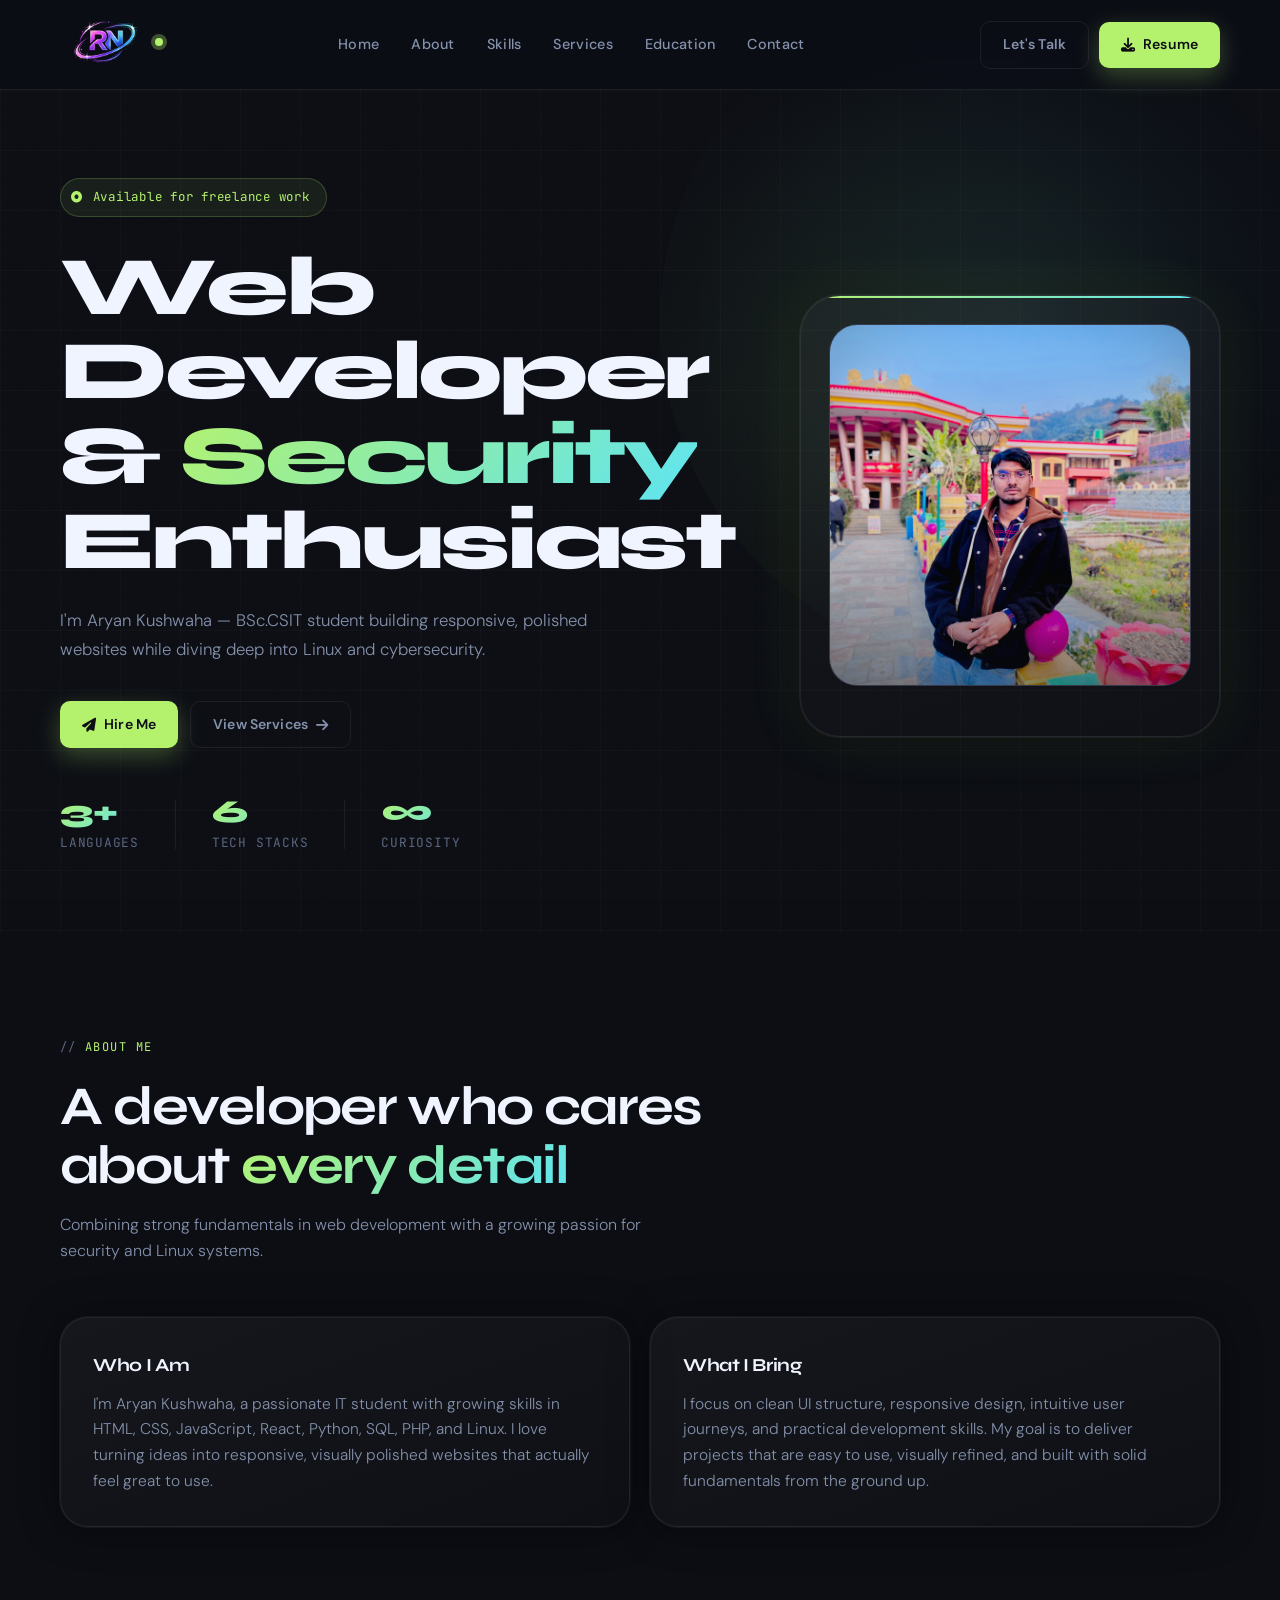
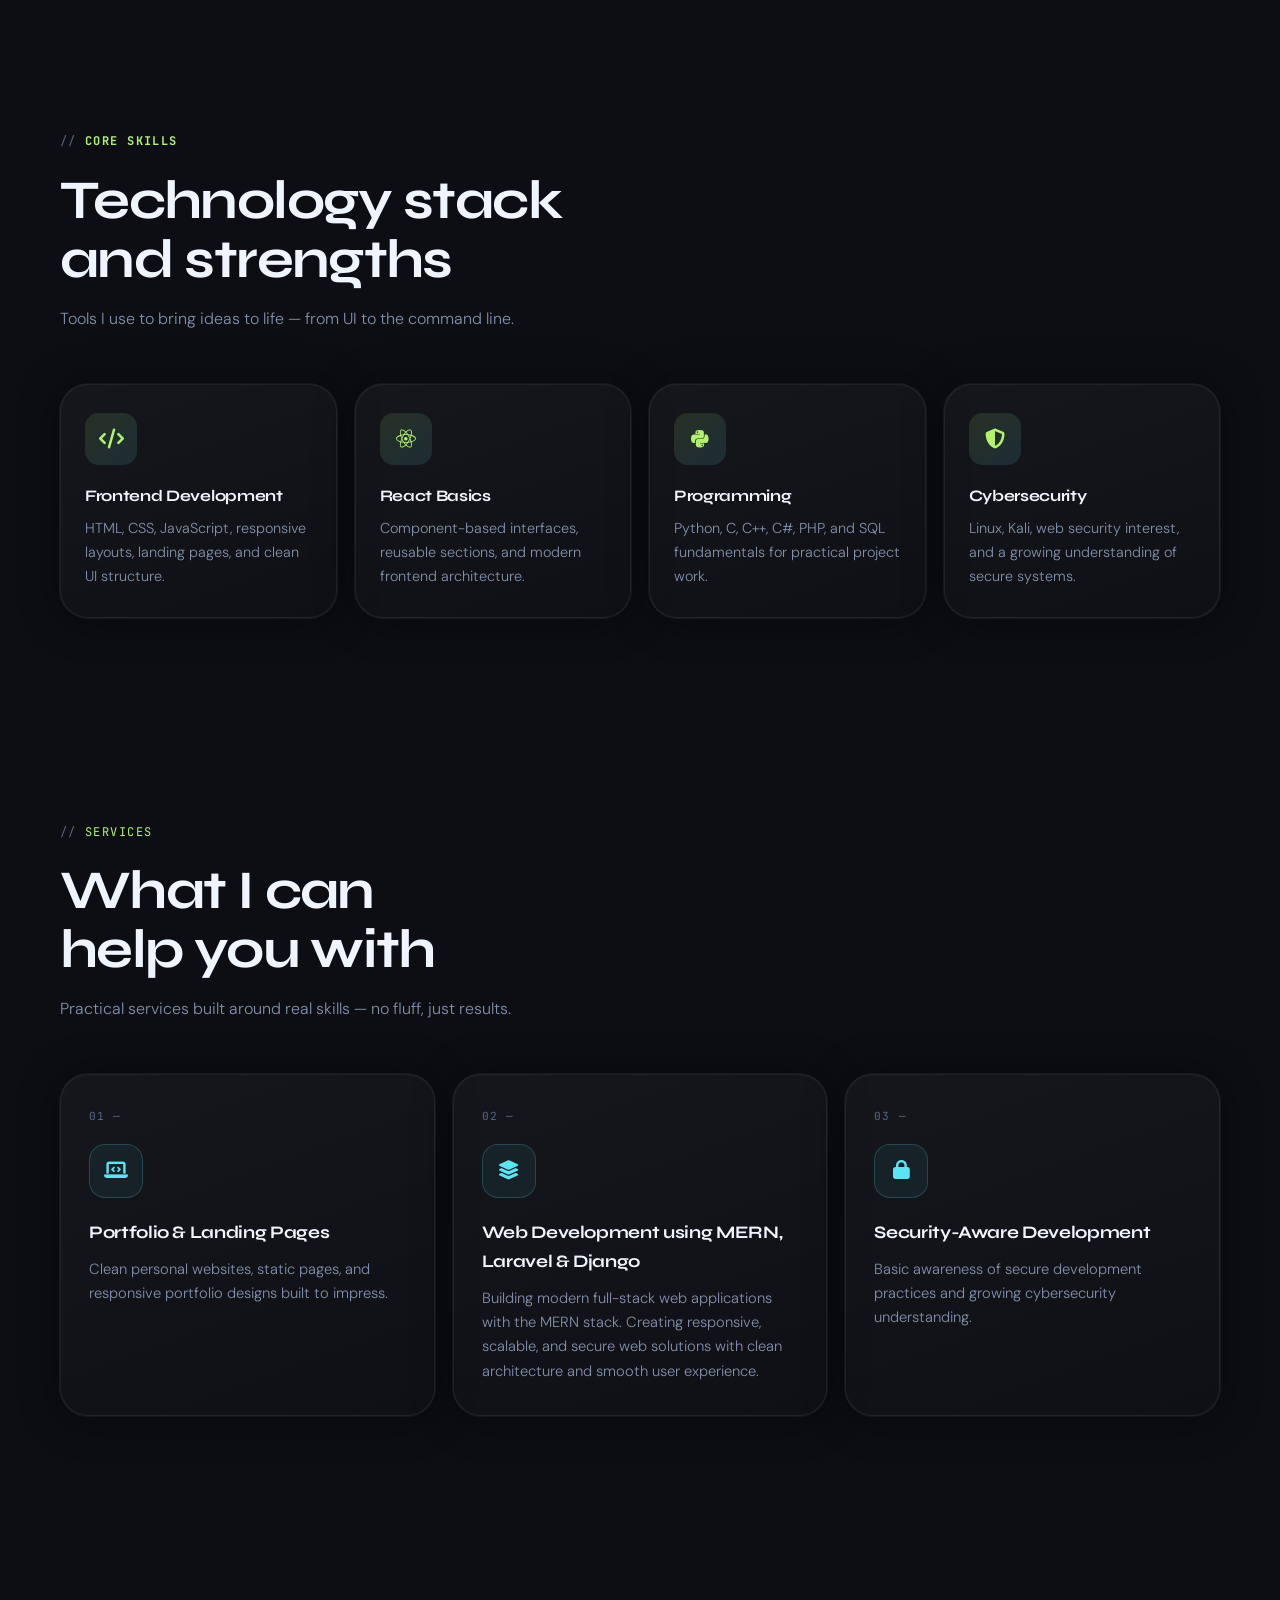
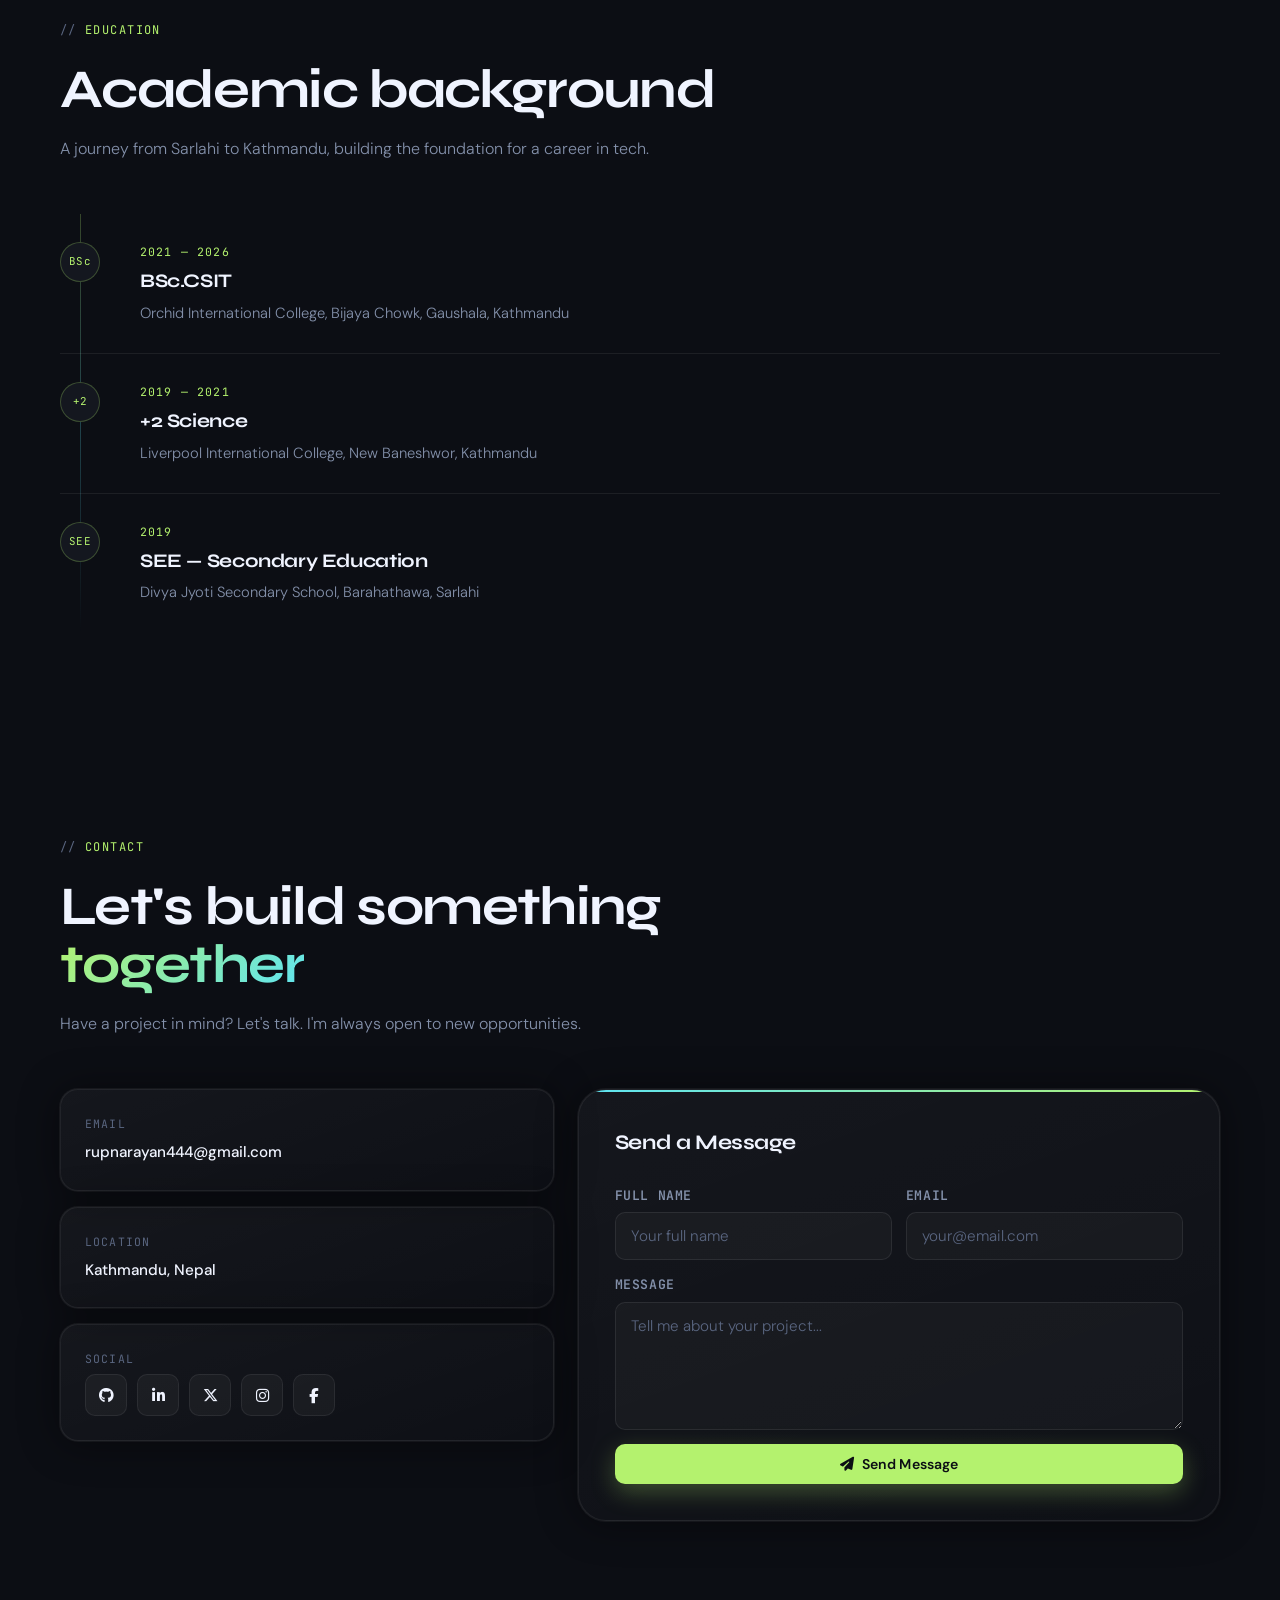
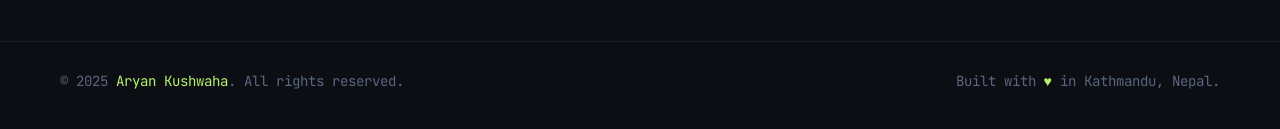
==== index.html @ 6b5ef153 "logo:size" ====
<!DOCTYPE html>
<html lang="en">
  <head>
    <meta charset="UTF-8" />
    <meta name="viewport" content="width=device-width, initial-scale=1.0" />
    <link rel="icon" type="image" href="./assests/logo.png">
    <title>Aryan Kushwaha | Portfolio</title>
    <meta
      name="description"
      content="Portfolio of Aryan Kushwaha — BSc.CSIT student, web developer, and aspiring cybersecurity enthusiast."
    />
    <link rel="preconnect" href="https://fonts.googleapis.com" />
    <link rel="preconnect" href="https://fonts.gstatic.com" crossorigin />
    <link
      href="https://fonts.googleapis.com/css2?family=Syne:wght@400;500;600;700;800&family=DM+Sans:ital,wght@0,300;0,400;0,500;1,300&family=JetBrains+Mono:wght@400;500&display=swap"
      rel="stylesheet"
    />
    <link
      rel="stylesheet"
      href="https://cdnjs.cloudflare.com/ajax/libs/font-awesome/6.5.2/css/all.min.css"
      crossorigin="anonymous"
      referrerpolicy="no-referrer"
    />
    <link rel="stylesheet" href="./styles.css">

  </head>
  <body>
    <!-- ============================
         HEADER
    ============================ -->
    <header class="site-header">
      <div class="container nav">
        <a class="brand" href="#home">
          <img src="./assests/logo.png" alt="RN Logo" class="brand-logo" />
          <span class="brand-dot"></span>
        </a>

        <button class="menu-btn" id="menuBtn" aria-label="Toggle navigation">
          <i class="fa-solid fa-bars"></i>
        </button>

        <nav class="nav-links" id="navLinks">
          <a href="#home">Home</a>
          <a href="#about">About</a>
          <a href="#skills">Skills</a>
          <a href="#services">Services</a>
          <a href="#education">Education</a>
          <a href="#contact">Contact</a>
        </nav>

        <div class="nav-actions">
          <a class="btn btn-ghost" href="#contact">Let's Talk</a>
          <a
            class="btn btn-primary"
            href="./assests/Aaryan_Kushawaha_CV.pdf"
            download
          >
            <i class="fa-solid fa-download"></i> Resume
          </a>
        </div>
      </div>
    </header>

    <main>
      <!-- ============================
           HERO
      ============================ -->
      <section class="hero" id="home">
        <div class="hero-glow"></div>
        <div class="container hero-grid">
          <div class="hero-left">
            <div class="hero-badge">
              <i class="fa-solid fa-circle-dot"></i>
              Available for freelance work
            </div>

            <h1>
              Web<br />
              Developer &amp; <span class="highlight">Security</span><br />
              Enthusiast
            </h1>

            <p class="hero-desc">
              I'm Aryan Kushwaha — BSc.CSIT student building responsive,
              polished websites while diving deep into Linux and cybersecurity.
            </p>

            <div class="hero-cta">
              <a class="btn btn-primary" href="#contact">
                <i class="fa-solid fa-paper-plane"></i> Hire Me
              </a>
              <a class="btn btn-ghost" href="#services">
                View Services <i class="fa-solid fa-arrow-right"></i>
              </a>
            </div>

            <div class="hero-stats">
              <div class="stat">
                <div class="stat-num">3+</div>
                <div class="stat-label">LANGUAGES</div>
              </div>
              <div class="stat-divider"></div>
              <div class="stat">
                <div class="stat-num">6</div>
                <div class="stat-label">TECH STACKS</div>
              </div>
              <div class="stat-divider"></div>
              <div class="stat">
                <div class="stat-num">∞</div>
                <div class="stat-label">CURIOSITY</div>
              </div>
            </div>
          </div>

          <aside class="hero-right">
            <div class="profile-card">
              <div class="profile-img-wrap">
                <img class="profile" src="./images/profile.jpg" alt="Aryan Kushwaha" />
              </div>
            </div>
          </aside>
        </div>
      </section>

      <!-- ============================
           ABOUT
      ============================ -->
      <section class="section" id="about">
        <div class="container">
          <div class="eyebrow anim anim-d1">About Me</div>
          <h2 class="section-title anim anim-d2">
            A developer who cares<br />about
            <span class="highlight">every detail</span>
          </h2>
          <p class="section-sub anim anim-d3">
            Combining strong fundamentals in web development with a growing
            passion for security and Linux systems.
          </p>

          <div class="about-grid">
            <article class="card anim anim-d3">
              <h3>Who I Am</h3>
              <p>
                I'm Aryan Kushwaha, a passionate IT student with growing skills
                in HTML, CSS, JavaScript, React, Python, SQL, PHP, and Linux. I
                love turning ideas into responsive, visually polished websites
                that actually feel great to use.
              </p>
            </article>
            <article class="card anim anim-d4">
              <h3>What I Bring</h3>
              <p>
                I focus on clean UI structure, responsive design, intuitive user
                journeys, and practical development skills. My goal is to
                deliver projects that are easy to use, visually refined, and
                built with solid fundamentals from the ground up.
              </p>
            </article>
          </div>
        </div>
      </section>

      <!-- ============================
           SKILLS
      ============================ -->
      <section class="section" id="skills">
        <div class="container">
          <div class="eyebrow anim anim-d1"> <b>Core Skills</b></div>
          <h2 class="section-title anim anim-d2">
            Technology stack<br />and strengths
          </h2>
          <p class="section-sub anim anim-d3">
            Tools I use to bring ideas to life — from UI to the command line.
          </p>

          <div class="skills-grid">
            <article class="skill-card anim anim-d2">
              <div class="skill-icon">
                <div class="skill-icon-inner"></div>
                <i class="fa-solid fa-code"></i>
              </div>
              <h3>Frontend Development</h3>
              <p>
                HTML, CSS, JavaScript, responsive layouts, landing pages, and
                clean UI structure.
              </p>
            </article>
            <article class="skill-card anim anim-d3">
              <div class="skill-icon">
                <div class="skill-icon-inner"></div>
                <i class="fa-brands fa-react"></i>
              </div>
              <h3>React Basics</h3>
              <p>
                Component-based interfaces, reusable sections, and modern
                frontend architecture.
              </p>
            </article>
            <article class="skill-card anim anim-d4">
              <div class="skill-icon">
                <div class="skill-icon-inner"></div>
                <i class="fa-brands fa-python"></i>
              </div>
              <h3>Programming</h3>
              <p>
                Python, C, C++, C#, PHP, and SQL fundamentals for practical
                project work.
              </p>
            </article>
            <article class="skill-card anim anim-d5">
              <div class="skill-icon">
                <div class="skill-icon-inner"></div>
                <i class="fa-solid fa-shield-halved"></i>
              </div>
              <h3>Cybersecurity</h3>
              <p>
                Linux, Kali, web security interest, and a growing understanding
                of secure systems.
              </p>
            </article>
          </div>
        </div>
      </section>

      <!-- ============================
           SERVICES
      ============================ -->
      <section class="section" id="services">
        <div class="container">
          <div class="eyebrow anim anim-d1">Services</div>
          <h2 class="section-title anim anim-d2">
            What I can<br />help you with
          </h2>
          <p class="section-sub anim anim-d3">
            Practical services built around real skills — no fluff, just
            results.
          </p>

          <div class="services-grid">
            <article class="service-card anim anim-d2">
              <div class="svc-num">01 —</div>
              <div class="svc-icon">
                <i class="fa-solid fa-laptop-code"></i>
              </div>
              <h3>Portfolio &amp; Landing Pages</h3>
              <p>
                Clean personal websites, static pages, and responsive portfolio
                designs built to impress.
              </p>
            </article>

            <article class="service-card anim anim-d3">
              <div class="svc-num">02 —</div>
              <div class="svc-icon">
                <i class="fa-solid fa-layer-group"></i>
              </div>
              <h3>Web Development using MERN, Laravel & Django</h3>
              <p>
                Building modern full-stack web applications with the MERN stack.
                Creating responsive, scalable, and secure web solutions with
                clean architecture and smooth user experience.
              </p>
            </article>

            <article class="service-card anim anim-d4">
              <div class="svc-num">03 —</div>
              <div class="svc-icon"><i class="fa-solid fa-lock"></i></div>
              <h3>Security-Aware Development</h3>
              <p>
                Basic awareness of secure development practices and growing
                cybersecurity understanding.
              </p>
            </article>
          </div>
        </div>
      </section>

      <!-- ============================
           EDUCATION
      ============================ -->
      <section class="section" id="education">
        <div class="container">
          <div class="eyebrow anim anim-d1">Education</div>
          <h2 class="section-title anim anim-d2">Academic background</h2>
          <p class="section-sub anim anim-d3">
            A journey from Sarlahi to Kathmandu, building the foundation for a
            career in tech.
          </p>

          <div class="education-list">
            <div class="edu-item anim anim-d2">
              <div class="edu-dot">BSc</div>
              <div class="edu-content">
                <div class="edu-year">2021 — 2026</div>
                <h3>BSc.CSIT</h3>
                <p>
                  Orchid International College, Bijaya Chowk, Gaushala,
                  Kathmandu
                </p>
              </div>
            </div>
            <div class="edu-item anim anim-d3">
              <div class="edu-dot">+2</div>
              <div class="edu-content">
                <div class="edu-year">2019 — 2021</div>
                <h3>+2 Science</h3>
                <p>Liverpool International College, New Baneshwor, Kathmandu</p>
              </div>
            </div>
            <div class="edu-item anim anim-d4">
              <div class="edu-dot">SEE</div>
              <div class="edu-content">
                <div class="edu-year">2019</div>
                <h3>SEE — Secondary Education</h3>
                <p>Divya Jyoti Secondary School, Barahathawa, Sarlahi</p>
              </div>
            </div>
          </div>
        </div>
      </section>

      <!-- ============================
           CONTACT
      ============================ -->
      <section class="section" id="contact">
        <div class="container">
          <div class="eyebrow anim anim-d1">Contact</div>
          <h2 class="section-title anim anim-d2">
            Let's build something<br /><span class="highlight">together</span>
          </h2>
          <p class="section-sub anim anim-d3">
            Have a project in mind? Let's talk. I'm always open to new
            opportunities.
          </p>

          <div class="contact-grid">
            <div class="contact-info anim anim-d3">
              <div class="contact-block">
                <div class="contact-block-label">Email</div>
                <a href="mailto:rupnarayan444@gmail.com"
                  >rupnarayan444@gmail.com</a
                >
              </div>
              <div class="contact-block">
                <div class="contact-block-label">Location</div>
                <span>Kathmandu, Nepal</span>
              </div>
              <div class="contact-block">
                <div class="contact-block-label">Social</div>
                <div class="socials">
                  <a
                    class="social-btn"
                    href="https://github.com/aryankushwaha444"
                    target="_blank"
                    rel="noopener"
                    aria-label="GitHub"
                    ><i class="fa-brands fa-github"></i
                  ></a>
                  <a
                    class="social-btn"
                    href="https://www.linkedin.com/in/aryan-kushwaha-47479033b"
                    target="_blank"
                    rel="noopener"
                    aria-label="LinkedIn"
                    ><i class="fa-brands fa-linkedin-in"></i
                  ></a>
                  <a
                    class="social-btn"
                    href="https://x.com/aryanku22800630?s=21"
                    target="_blank"
                    rel="noopener"
                    aria-label="Twitter/X"
                    ><i class="fa-brands fa-x-twitter"></i
                  ></a>
                  <a
                    class="social-btn"
                    href="https://www.instagram.com/r_yan_62"
                    target="_blank"
                    rel="noopener"
                    aria-label="Instagram"
                    ><i class="fa-brands fa-instagram"></i
                  ></a>
                  <a
                    class="social-btn"
                    href="https://www.facebook.com/rupnarayan444/"
                    target="_blank"
                    rel="noopener"
                    aria-label="Facebook"
                    ><i class="fa-brands fa-facebook-f"></i
                  ></a>
                </div>
              </div>
            </div>

            <article class="form-card anim anim-d4">
              <h3>Send a Message</h3>
              
              <form id="contactForm" action="https://api.web3forms.com/submit" method="POST">
                <input type="hidden" name="access_key" value="d75f84be-ef22-4efa-91eb-52a25806c8be" />
                <input type="hidden" name="subject" value="New Portfolio Contact Message" />
                <input type="checkbox" name="botcheck" style="display: none" />
            
                <div class="form-row">
                  <div class="field">
                    <label>Full Name</label>
                    <input 
                      type="text" 
                      id="name" 
                      name="name" 
                      placeholder="Your full name" 
                      required 
                    />
                  </div>
                  <div class="field">
                    <label>Email</label>
                    <input 
                      type="email" 
                      id="email" 
                      name="email" 
                      placeholder="your@email.com" 
                      required 
                    />
                  </div>
                </div>
            
                <div class="field">
                  <label>Message</label>
                  <textarea 
                    id="message" 
                    name="message" 
                    rows="5" 
                    placeholder="Tell me about your project..." 
                    required
                  ></textarea>
                </div>
            
                <button id="submitBtn" class="btn btn-primary" type="submit" style="width: 100%; justify-content: center;">
                  <i class="fa-solid fa-paper-plane"></i> Send Message
                </button>
              </form>
            
              <!-- Messages -->
              <p id="rateLimitMsg" style="color: var(--coral); margin-top: 12px; font-size: 0.9rem; display: none;"></p>
              <p id="validationMsg" style="color: var(--coral); margin-top: 8px; font-size: 0.9rem; display: none;"></p>
            </article>

          </div>
        </div>
      </section>
    </main>

    <!-- ============================
         FOOTER
    ============================ -->
    <footer class="site-footer">
      <div class="container footer-row">
        <p>© 2025 <span>Aryan Kushwaha</span>. All rights reserved.</p>
        <p>Built with <span>♥</span> in Kathmandu, Nepal.</p>
      </div>
    </footer>

    <script>
      // Mobile nav toggle
      const menuBtn = document.getElementById("menuBtn");
      const navLinks = document.getElementById("navLinks");
      menuBtn.addEventListener("click", () =>
        navLinks.classList.toggle("open")
      );
      document.querySelectorAll(".nav-links a").forEach((link) => {
        link.addEventListener("click", () => navLinks.classList.remove("open"));
      });

      // Scroll-triggered entrance animations
      const observer = new IntersectionObserver(
        (entries) => {
          entries.forEach((el) => {
            if (el.isIntersecting) {
              el.target.classList.add("visible");
              observer.unobserve(el.target);
            }
          });
        },
        { threshold: 0.12 }
      );

      document.querySelectorAll(".anim").forEach((el) => observer.observe(el));


// ====================== RATE LIMITING ======================
const RATE_LIMIT_KEY = 'portfolio_contact_submissions';
const MAX_SUBMISSIONS = 3;
const TIME_WINDOW = 60 * 60 * 1000; // 1 hour

const form = document.getElementById('contactForm');
const submitBtn = document.getElementById('submitBtn');
const rateLimitMsg = document.getElementById('rateLimitMsg');
const validationMsg = document.getElementById('validationMsg');

function getSubmissions() {
  const data = localStorage.getItem(RATE_LIMIT_KEY);
  return data ? JSON.parse(data) : [];
}

function saveSubmission() {
  let submissions = getSubmissions();
  submissions.push(Date.now());
  const now = Date.now();
  submissions = submissions.filter(ts => now - ts < TIME_WINDOW);
  localStorage.setItem(RATE_LIMIT_KEY, JSON.stringify(submissions));
}

function canSubmit() {
  const submissions = getSubmissions();
  const now = Date.now();
  const recent = submissions.filter(ts => now - ts < TIME_WINDOW);
  return recent.length < MAX_SUBMISSIONS;
}

function updateRateLimitUI() {
  if (!canSubmit()) {
    submitBtn.disabled = true;
    rateLimitMsg.textContent = `You've reached the limit of ${MAX_SUBMISSIONS} messages per hour. Please try again later.`;
    rateLimitMsg.style.display = 'block';
  } else {
    submitBtn.disabled = false;
    rateLimitMsg.style.display = 'none';
  }
}

// ====================== VALIDATION ======================
function validateName(name) {
  if (name.length < 2) return "Name must be at least 2 characters long.";
  if (!/^[a-zA-Z\s]+$/.test(name)) return "Name should only contain letters and spaces.";
  return "";
}

function validateEmail(email) {
  const emailRegex = /^[^\s@]+@[^\s@]+\.[^\s@]+$/;
  if (!emailRegex.test(email)) return "Please enter a valid email address.";
  return "";
}

function showValidationError(message) {
  validationMsg.textContent = message;
  validationMsg.style.display = 'block';
  
  // Auto hide after 5 seconds
  setTimeout(() => {
    validationMsg.style.display = 'none';
  }, 5000);
}

// ====================== FORM SUBMISSION ======================
form.addEventListener('submit', function(e) {
  // Clear previous validation message
  validationMsg.style.display = 'none';

  // Rate limit check
  if (!canSubmit()) {
    e.preventDefault();
    updateRateLimitUI();
    return;
  }

  const name = document.getElementById('name').value.trim();
  const email = document.getElementById('email').value.trim();
  const message = document.getElementById('message').value.trim();

  // Name validation
  const nameError = validateName(name);
  if (nameError) {
    e.preventDefault();
    showValidationError(nameError);
    return;
  }

  // Email validation
  const emailError = validateEmail(email);
  if (emailError) {
    e.preventDefault();
    showValidationError(emailError);
    return;
  }

  // Message basic check
  if (message.length < 10) {
    e.preventDefault();
    showValidationError("Message should be at least 10 characters long.");
    return;
  }

  // All good → proceed
  const originalText = submitBtn.innerHTML;
  submitBtn.disabled = true;
  submitBtn.innerHTML = '<i class="fa-solid fa-spinner fa-spin"></i> Sending...';

  saveSubmission();

  // Reset button after delay
  setTimeout(() => {
    submitBtn.innerHTML = originalText;
    submitBtn.disabled = false;
  }, 2500);
});

// Initialize
updateRateLimitUI();
setInterval(updateRateLimitUI, 30000);

    </script>
  </body>
</html>
---- styles.css ----
/* ============================
   DESIGN TOKENS
============================ */
:root {
  --ink: #0c0e14;
  --ink-soft: #14171f;
  --ink-muted: #1c2030;
  --surface: #1e2235;
  --rim: rgba(255, 255, 255, 0.07);

  --snow: #f0f4ff;
  --mist: #8491ab;
  --fog: #5a6680;

  --lime: #b4f26e;
  --lime-deep: #7abf2e;
  --cyan: #5de4f4;
  --coral: #ff6b52;

  --grad-hero: linear-gradient(135deg, var(--lime) 0%, var(--cyan) 100%);
  --grad-card: linear-gradient(
    160deg,
    rgba(255, 255, 255, 0.04) 0%,
    rgba(255, 255, 255, 0.01) 100%
  );

  --font-display: "Syne", sans-serif;
  --font-body: "DM Sans", sans-serif;
  --font-mono: "JetBrains Mono", monospace;

  --r-sm: 10px;
  --r-md: 18px;
  --r-lg: 28px;
  --r-xl: 40px;

  --shadow-card: 0 2px 40px rgba(0, 0, 0, 0.45), 0 0 0 1px var(--rim);
  --shadow-glow: 0 0 60px rgba(180, 242, 110, 0.12);

  --max: 1160px;
  --ease: cubic-bezier(0.23, 1, 0.32, 1);
}

/* ============================
   RESET & BASE
============================ */
*,
*::before,
*::after {
  margin: 0;
  padding: 0;
  box-sizing: border-box;
}
html {
  scroll-behavior: smooth;
  font-size: 16px;
}

body {
  font-family: var(--font-body);
  background-color: var(--ink);
  color: var(--snow);
  line-height: 1.65;
  overflow-x: hidden;
}

/* Subtle noise texture overlay */
body::before {
  content: "";
  position: fixed;
  inset: 0;
  pointer-events: none;
  z-index: 0;
  background-image: url("data:image/svg+xml,%3Csvg xmlns='http://www.w3.org/2000/svg' width='300' height='300'%3E%3Cfilter id='n'%3E%3CfeTurbulence type='fractalNoise' baseFrequency='0.75' stitchTiles='stitch'/%3E%3C/filter%3E%3Crect width='300' height='300' filter='url(%23n)' opacity='0.03'/%3E%3C/svg%3E");
  opacity: 0.5;
}

a {
  color: inherit;
  text-decoration: none;
}
button {
  font-family: inherit;
  cursor: pointer;
}

.container {
  width: min(100% - 2.5rem, var(--max));
  margin-inline: auto;
  position: relative;
  z-index: 1;
}

/* ============================
   UTILITY
============================ */
.section {
  padding: 100px 0;
}

.eyebrow {
  display: inline-flex;
  align-items: center;
  gap: 8px;
  font-family: var(--font-mono);
  font-size: 0.75rem;
  letter-spacing: 0.12em;
  text-transform: uppercase;
  color: var(--lime);
  margin-bottom: 20px;
}
.eyebrow::before {
  content: "//";
  color: var(--fog);
}

.section-title {
  font-family: var(--font-display);
  font-size: clamp(2.2rem, 4.5vw, 3.4rem);
  font-weight: 700;
  line-height: 1.08;
  letter-spacing: -0.03em;
  margin-bottom: 16px;
}

.section-sub {
  max-width: 600px;
  color: var(--mist);
  font-size: 1rem;
  font-weight: 300;
  margin-bottom: 52px;
}

.highlight {
  background: var(--grad-hero);
  -webkit-background-clip: text;
  -webkit-text-fill-color: transparent;
  background-clip: text;
}

/* ============================
   HEADER / NAV
============================ */
.site-header {
  position: sticky;
  top: 0;
  z-index: 100;
  padding: 0;
}
.site-header::before {
  content: "";
  position: absolute;
  inset: 0;
  backdrop-filter: blur(20px) saturate(180%);
  background: rgba(12, 14, 20, 0.7);
  border-bottom: 1px solid var(--rim);
}

.nav {
  position: relative;
  display: flex;
  align-items: center;
  justify-content: space-between;
  min-height: 72px;
  gap: 16px;
}

.brand {
  font-family: var(--font-display);
  font-size: 1.35rem;
  font-weight: 800;
  letter-spacing: -0.04em;
  display: flex;
  align-items: center;
  gap: 3px;
}
.brand-logo {
    width: 90px;
    object-fit: contain;
    display: block;
    flex-shrink: 0;
  }
.brand-dot {
  display: inline-block;
  width: 8px;
  height: 8px;
  border-radius: 50%;
  background: var(--lime);
  margin-left: 2px;
  position: relative;
  top: -3px;
}
.brand-dot::after {
  content: "";
  position: absolute;
  inset: -4px;
  border-radius: 50%;
  background: rgba(180, 242, 110, 0.3);
  animation: pulse 2.2s ease-in-out infinite;
}
@keyframes pulse {
  0%,
  100% {
    transform: scale(1);
    opacity: 1;
  }
  50% {
    transform: scale(1.6);
    opacity: 0;
  }
}

.nav-links {
  display: flex;
  align-items: center;
  gap: 32px;
}
.nav-links a {
  font-size: 0.9rem;
  font-weight: 500;
  color: var(--mist);
  letter-spacing: 0.02em;
  position: relative;
  transition: color 0.2s;
}
.nav-links a::after {
  content: "";
  position: absolute;
  bottom: -4px;
  left: 0;
  width: 0;
  height: 1px;
  background: var(--lime);
  transition: width 0.3s var(--ease);
}
.nav-links a:hover {
  color: var(--snow);
}
.nav-links a:hover::after {
  width: 100%;
}

.nav-actions {
  display: flex;
  gap: 10px;
  align-items: center;
}

.btn {
  display: inline-flex;
  align-items: center;
  gap: 8px;
  padding: 11px 22px;
  border-radius: var(--r-sm);
  font-size: 0.88rem;
  font-weight: 600;
  letter-spacing: 0.01em;
  transition: transform 0.22s var(--ease), box-shadow 0.22s var(--ease);
  border: none;
}
.btn:hover {
  transform: translateY(-2px);
}

.btn-primary {
  background: var(--lime);
  color: var(--ink);
  box-shadow: 0 8px 24px rgba(180, 242, 110, 0.28);
}
.btn-primary:hover {
  box-shadow: 0 14px 32px rgba(180, 242, 110, 0.38);
}

.btn-ghost {
  background: transparent;
  color: var(--mist);
  border: 1px solid var(--rim);
}
.btn-ghost:hover {
  color: var(--snow);
  border-color: rgba(255, 255, 255, 0.18);
  background: rgba(255, 255, 255, 0.04);
}

.menu-btn {
  display: none;
  width: 44px;
  height: 44px;
  border-radius: var(--r-sm);
  border: 1px solid var(--rim);
  background: rgba(255, 255, 255, 0.04);
  color: var(--snow);
  align-items: center;
  justify-content: center;
}

/* ============================
   HERO
============================ */
.hero {
  padding: 88px 0 80px;
  position: relative;
}

/* Background grid lines */
.hero::before {
  content: "";
  position: absolute;
  inset: 0;
  background-image: linear-gradient(
      rgba(255, 255, 255, 0.025) 1px,
      transparent 1px
    ),
    linear-gradient(
      90deg,
      rgba(255, 255, 255, 0.025) 1px,
      transparent 1px
    );
  background-size: 60px 60px;
  pointer-events: none;
}

/* Big ambient glow */
.hero-glow {
  position: absolute;
  top: -120px;
  right: -80px;
  width: 700px;
  height: 700px;
  border-radius: 50%;
  background: radial-gradient(
      circle,
      rgba(93, 228, 244, 0.07) 0%,
      transparent 65%
    ),
    radial-gradient(
      circle at 30% 60%,
      rgba(180, 242, 110, 0.06) 0%,
      transparent 55%
    );
  pointer-events: none;
  z-index: 0;
}

.hero-grid {
  display: grid;
  grid-template-columns: 1fr 420px;
  gap: 56px;
  align-items: center;
  position: relative;
  z-index: 1;
}

.hero-badge {
  display: inline-flex;
  align-items: center;
  gap: 10px;
  padding: 8px 16px 8px 10px;
  border-radius: 999px;
  background: rgba(180, 242, 110, 0.08);
  border: 1px solid rgba(180, 242, 110, 0.2);
  font-family: var(--font-mono);
  font-size: 0.78rem;
  color: var(--lime);
  letter-spacing: 0.06em;
  margin-bottom: 28px;
  width: fit-content;
}
.hero-badge i {
  font-size: 0.7rem;
}

.hero h1 {
  font-family: var(--font-display);
  font-size: clamp(3rem, 6.5vw, 5.2rem);
  font-weight: 800;
  line-height: 1.02;
  letter-spacing: -0.04em;
  margin-bottom: 22px;
}

.hero-desc {
  max-width: 560px;
  color: var(--mist);
  font-size: 1.05rem;
  font-weight: 300;
  margin-bottom: 38px;
  line-height: 1.7;
}

.hero-cta {
  display: flex;
  flex-wrap: wrap;
  gap: 12px;
  margin-bottom: 48px;
}

.hero-stats {
  display: flex;
  gap: 36px;
}
.stat {
}
.stat-num {
  font-family: var(--font-display);
  font-size: 2rem;
  font-weight: 800;
  line-height: 1;
  letter-spacing: -0.04em;
  background: var(--grad-hero);
  -webkit-background-clip: text;
  -webkit-text-fill-color: transparent;
  background-clip: text;
}
.stat-label {
  font-size: 0.8rem;
  color: var(--fog);
  margin-top: 4px;
  font-family: var(--font-mono);
  letter-spacing: 0.06em;
}
.stat-divider {
  width: 1px;
  background: var(--rim);
  align-self: stretch;
  margin: 4px 0;
}

/* Profile card */
.profile-card {
  position: relative;
  border-radius: var(--r-xl);
  background: var(--grad-card);
  border: 1px solid var(--rim);
  box-shadow: var(--shadow-card), var(--shadow-glow);
  overflow: hidden;
  padding: 28px;
}
.profile-card::before {
  content: "";
  position: absolute;
  top: 0;
  left: 0;
  right: 0;
  height: 2px;
  background: var(--grad-hero);
}

.profile-img-wrap {
  width: 100%;
  aspect-ratio: 1;
  border-radius: var(--r-lg);
  overflow: hidden;
  border: 1px solid rgba(255, 255, 255, 0.1);
  background: var(--surface);
  margin-bottom: 22px;
  position: relative;
}
.profile-img-wrap img {
  width: 100%;
  height: 100%;
  object-fit: cover;
}
.profile-img-wrap::after {
  content: "";
  position: absolute;
  inset: 0;
  background: linear-gradient(
    to top,
    rgba(12, 14, 20, 0.4),
    transparent 50%
  );
}

.tech-chips {
  display: grid;
  grid-template-columns: 1fr 1fr;
  gap: 8px;
}
.chip {
  display: flex;
  align-items: center;
  gap: 8px;
  padding: 10px 12px;
  background: rgba(255, 255, 255, 0.04);
  border: 1px solid rgba(255, 255, 255, 0.07);
  border-radius: var(--r-sm);
  font-size: 0.85rem;
  color: var(--snow);
  transition: background 0.2s, border-color 0.2s, transform 0.2s;
}
.chip:hover {
  background: rgba(255, 255, 255, 0.07);
  border-color: rgba(180, 242, 110, 0.2);
  transform: translateY(-1px);
}
.chip i {
  color: var(--lime);
  font-size: 0.9rem;
}

/* ============================
   ABOUT
============================ */
.about-grid {
  display: grid;
  grid-template-columns: 1fr 1fr;
  gap: 20px;
}
.card {
  padding: 32px;
  border-radius: var(--r-lg);
  background: var(--grad-card);
  border: 1px solid var(--rim);
  box-shadow: var(--shadow-card);
  transition: border-color 0.3s, transform 0.3s var(--ease);
}
.card:hover {
  border-color: rgba(180, 242, 110, 0.15);
  transform: translateY(-3px);
}
.card h3 {
  font-family: var(--font-display);
  font-size: 1.15rem;
  font-weight: 700;
  margin-bottom: 12px;
  letter-spacing: -0.02em;
}
.card p,
.card li {
  color: var(--mist);
  font-weight: 300;
  font-size: 0.97rem;
}

/* ============================
   SKILLS
============================ */
.skills-grid {
  display: grid;
  grid-template-columns: repeat(4, 1fr);
  gap: 18px;
}
.skill-card {
  padding: 28px 24px;
  border-radius: var(--r-lg);
  background: var(--grad-card);
  border: 1px solid var(--rim);
  box-shadow: var(--shadow-card);
  position: relative;
  overflow: hidden;
  transition: border-color 0.3s, transform 0.3s var(--ease);
}
.skill-card::before {
  content: "";
  position: absolute;
  top: 0;
  left: 0;
  right: 0;
  height: 1px;
  background: linear-gradient(
    90deg,
    transparent,
    rgba(180, 242, 110, 0.4),
    transparent
  );
  transform: scaleX(0);
  transition: transform 0.4s var(--ease);
}
.skill-card:hover::before {
  transform: scaleX(1);
}
.skill-card:hover {
  border-color: rgba(180, 242, 110, 0.18);
  transform: translateY(-4px);
}

.skill-icon {
  width: 52px;
  height: 52px;
  display: flex;
  align-items: center;
  justify-content: center;
  border-radius: 14px;
  margin-bottom: 18px;
  font-size: 1.25rem;
  position: relative;
}
.skill-icon-inner {
  position: absolute;
  inset: 0;
  border-radius: 14px;
  background: var(--grad-hero);
  opacity: 0.12;
}
.skill-icon i {
  color: var(--lime);
  position: relative;
  z-index: 1;
}

.skill-card h3 {
  font-family: var(--font-display);
  font-size: 1rem;
  font-weight: 700;
  margin-bottom: 8px;
  letter-spacing: -0.02em;
}
.skill-card p {
  color: var(--mist);
  font-size: 0.9rem;
  font-weight: 300;
}

/* ============================
   SERVICES
============================ */
.services-grid {
  display: grid;
  grid-template-columns: repeat(3, 1fr);
  gap: 18px;
}
.service-card {
  padding: 32px 28px;
  border-radius: var(--r-lg);
  background: var(--grad-card);
  border: 1px solid var(--rim);
  box-shadow: var(--shadow-card);
  position: relative;
  overflow: hidden;
  transition: border-color 0.3s, transform 0.3s var(--ease);
}
.service-card:hover {
  border-color: rgba(93, 228, 244, 0.2);
  transform: translateY(-4px);
}

.svc-num {
  font-family: var(--font-mono);
  font-size: 0.7rem;
  color: var(--fog);
  letter-spacing: 0.1em;
  margin-bottom: 18px;
}

.svc-icon {
  width: 54px;
  height: 54px;
  display: flex;
  align-items: center;
  justify-content: center;
  border-radius: 16px;
  border: 1px solid rgba(93, 228, 244, 0.2);
  background: rgba(93, 228, 244, 0.06);
  font-size: 1.2rem;
  color: var(--cyan);
  margin-bottom: 20px;
  transition: background 0.3s, border-color 0.3s;
}
.service-card:hover .svc-icon {
  background: rgba(93, 228, 244, 0.12);
  border-color: rgba(93, 228, 244, 0.35);
}

.service-card h3 {
  font-family: var(--font-display);
  font-size: 1.1rem;
  font-weight: 700;
  margin-bottom: 10px;
  letter-spacing: -0.02em;
}
.service-card p {
  color: var(--mist);
  font-size: 0.92rem;
  font-weight: 300;
}

/* ============================
   EDUCATION
============================ */
.education-list {
  display: grid;
  gap: 0;
  position: relative;
}
.education-list::before {
  content: "";
  position: absolute;
  left: 20px;
  top: 0;
  bottom: 0;
  width: 1px;
  background: linear-gradient(
    to bottom,
    var(--lime),
    var(--cyan),
    transparent
  );
  opacity: 0.25;
}

.edu-item {
  display: grid;
  grid-template-columns: 56px 1fr;
  gap: 24px;
  padding: 28px 0;
  border-bottom: 1px solid var(--rim);
  position: relative;
}
.edu-item:last-child {
  border-bottom: none;
}

.edu-dot {
  width: 40px;
  height: 40px;
  border-radius: 50%;
  background: var(--ink-soft);
  border: 1px solid rgba(180, 242, 110, 0.25);
  display: flex;
  align-items: center;
  justify-content: center;
  font-family: var(--font-mono);
  font-size: 0.68rem;
  color: var(--lime);
  letter-spacing: 0.02em;
  flex-shrink: 0;
  position: relative;
  z-index: 1;
}

.edu-content {
}
.edu-year {
  font-family: var(--font-mono);
  font-size: 0.72rem;
  color: var(--lime);
  letter-spacing: 0.1em;
  margin-bottom: 4px;
}
.edu-content h3 {
  font-family: var(--font-display);
  font-size: 1.2rem;
  font-weight: 700;
  letter-spacing: -0.02em;
  margin-bottom: 4px;
}
.edu-content p {
  color: var(--mist);
  font-size: 0.92rem;
  font-weight: 300;
}

/* ============================
   CONTACT
============================ */
.contact-grid {
  display: grid;
  grid-template-columns: 1fr 1.3fr;
  gap: 24px;
  align-items: start;
}

.contact-info {
  display: flex;
  flex-direction: column;
  gap: 16px;
}

.contact-block {
  padding: 24px;
  border-radius: var(--r-md);
  background: var(--grad-card);
  border: 1px solid var(--rim);
  box-shadow: var(--shadow-card);
  transition: border-color 0.3s, transform 0.3s;
}
.contact-block:hover {
  border-color: rgba(255, 255, 255, 0.12);
  transform: translateX(4px);
}

.contact-block-label {
  font-family: var(--font-mono);
  font-size: 0.72rem;
  color: var(--fog);
  letter-spacing: 0.1em;
  text-transform: uppercase;
  margin-bottom: 6px;
}
.contact-block a,
.contact-block span {
  font-size: 0.95rem;
  color: var(--snow);
  font-weight: 500;
}
.contact-block a:hover {
  color: var(--lime);
}

.socials {
  display: flex;
  gap: 10px;
  flex-wrap: wrap;
  margin-top: 4px;
}
.social-btn {
  width: 42px;
  height: 42px;
  border-radius: var(--r-sm);
  display: flex;
  align-items: center;
  justify-content: center;
  background: rgba(255, 255, 255, 0.04);
  border: 1px solid var(--rim);
  color: var(--mist);
  font-size: 0.95rem;
  transition: background 0.2s, color 0.2s, border-color 0.2s,
    transform 0.2s;
}
.social-btn:hover {
  background: rgba(180, 242, 110, 0.1);
  border-color: rgba(180, 242, 110, 0.25);
  color: var(--lime);
  transform: translateY(-2px);
}

/* Contact Form */
.form-card {
  padding: 36px;
  border-radius: var(--r-lg);
  background: var(--grad-card);
  border: 1px solid var(--rim);
  box-shadow: var(--shadow-card);
  position: relative;
  overflow: hidden;
}
.form-card::before {
  content: "";
  position: absolute;
  top: 0;
  left: 0;
  right: 0;
  height: 2px;
  background: linear-gradient(90deg, var(--cyan), var(--lime));
}
.form-card h3 {
  font-family: var(--font-display);
  font-size: 1.3rem;
  font-weight: 700;
  letter-spacing: -0.02em;
  margin-bottom: 24px;
}

.form-row {
  display: grid;
  grid-template-columns: 1fr 1fr;
  gap: 14px;
}

.field {
  display: flex;
  flex-direction: column;
  gap: 6px;
  margin-bottom: 14px;
}
.field label {
  font-size: 0.82rem;
  font-weight: 600;
  color: var(--mist);
  letter-spacing: 0.04em;
  text-transform: uppercase;
  font-family: var(--font-mono);
}

.field input,
.field textarea {
  width: 100%;
  padding: 13px 15px;
  border-radius: var(--r-sm);
  border: 1px solid rgba(255, 255, 255, 0.08);
  background: rgba(255, 255, 255, 0.03);
  color: var(--snow);
  font-family: var(--font-body);
  font-size: 0.95rem;
  font-weight: 300;
  outline: none;
  transition: border-color 0.2s, box-shadow 0.2s, background 0.2s;
  resize: vertical;
}
.field input::placeholder,
.field textarea::placeholder {
  color: var(--fog);
}
.field input:focus,
.field textarea:focus {
  border-color: rgba(180, 242, 110, 0.4);
  background: rgba(255, 255, 255, 0.05);
  box-shadow: 0 0 0 3px rgba(180, 242, 110, 0.08);
}

/* ============================
   FOOTER
============================ */
.site-footer {
  padding: 28px 0 36px;
  border-top: 1px solid var(--rim);
  margin-top: 20px;
}
.footer-row {
  display: flex;
  align-items: center;
  justify-content: space-between;
  gap: 12px;
  flex-wrap: wrap;
}
.footer-row p {
  color: var(--fog);
  font-size: 0.88rem;
  font-family: var(--font-mono);
}
.footer-row span {
  color: var(--lime);
}

/* ============================
   ENTRANCE ANIMATIONS
============================ */
@keyframes fadeUp {
  from {
    opacity: 0;
    transform: translateY(28px);
  }
  to {
    opacity: 1;
    transform: translateY(0);
  }
}
@keyframes fadeIn {
  from {
    opacity: 0;
  }
  to {
    opacity: 1;
  }
}

.anim {
  opacity: 0;
}
.anim.visible {
  animation: fadeUp 0.65s var(--ease) forwards;
}
.anim-d1 {
  animation-delay: 0.05s;
}
.anim-d2 {
  animation-delay: 0.12s;
}
.anim-d3 {
  animation-delay: 0.2s;
}
.anim-d4 {
  animation-delay: 0.28s;
}
.anim-d5 {
  animation-delay: 0.36s;
}

/* Hero direct animation */
.hero-left > * {
  opacity: 0;
  transform: translateY(20px);
  animation: fadeUp 0.7s var(--ease) forwards;
}
.hero-left > *:nth-child(1) {
  animation-delay: 0.1s;
}
.hero-left > *:nth-child(2) {
  animation-delay: 0.2s;
}
.hero-left > *:nth-child(3) {
  animation-delay: 0.3s;
}
.hero-left > *:nth-child(4) {
  animation-delay: 0.4s;
}
.hero-left > *:nth-child(5) {
  animation-delay: 0.5s;
}
.hero-right {
  opacity: 0;
  animation: fadeIn 0.9s var(--ease) 0.5s forwards;
}

/* ============================
   RESPONSIVE
============================ */
@media (max-width: 1024px) {
  .skills-grid {
    grid-template-columns: 1fr 1fr;
  }
  .hero-grid {
    grid-template-columns: 1fr;
  }
  .hero-right {
    max-width: 400px;
  }
  .contact-grid {
    grid-template-columns: 1fr;
  }
}

@media (max-width: 768px) {
  .nav-links {
    display: none;
  }
  .menu-btn {
    display: flex;
  }
  .nav-links.open {
    display: flex;
    flex-direction: column;
    align-items: flex-start;
    gap: 4px;
    position: absolute;
    top: 100%;
    left: 0;
    right: 0;
    padding: 16px 20px;
    background: rgba(12, 14, 20, 0.95);
    border-bottom: 1px solid var(--rim);
  }
  .nav-links.open a {
    padding: 10px 0;
    width: 100%;
    border-bottom: 1px solid var(--rim);
  }
  .nav-links.open a:last-child {
    border-bottom: none;
  }
  .nav-actions .btn-ghost {
    display: none;
  }

  .section {
    padding: 72px 0;
  }
  .hero {
    padding: 52px 0 56px;
  }

  .about-grid,
  .services-grid,
  .skills-grid {
    grid-template-columns: 1fr;
  }
  .form-row {
    grid-template-columns: 1fr;
  }
  .hero-stats {
    gap: 20px;
  }
}
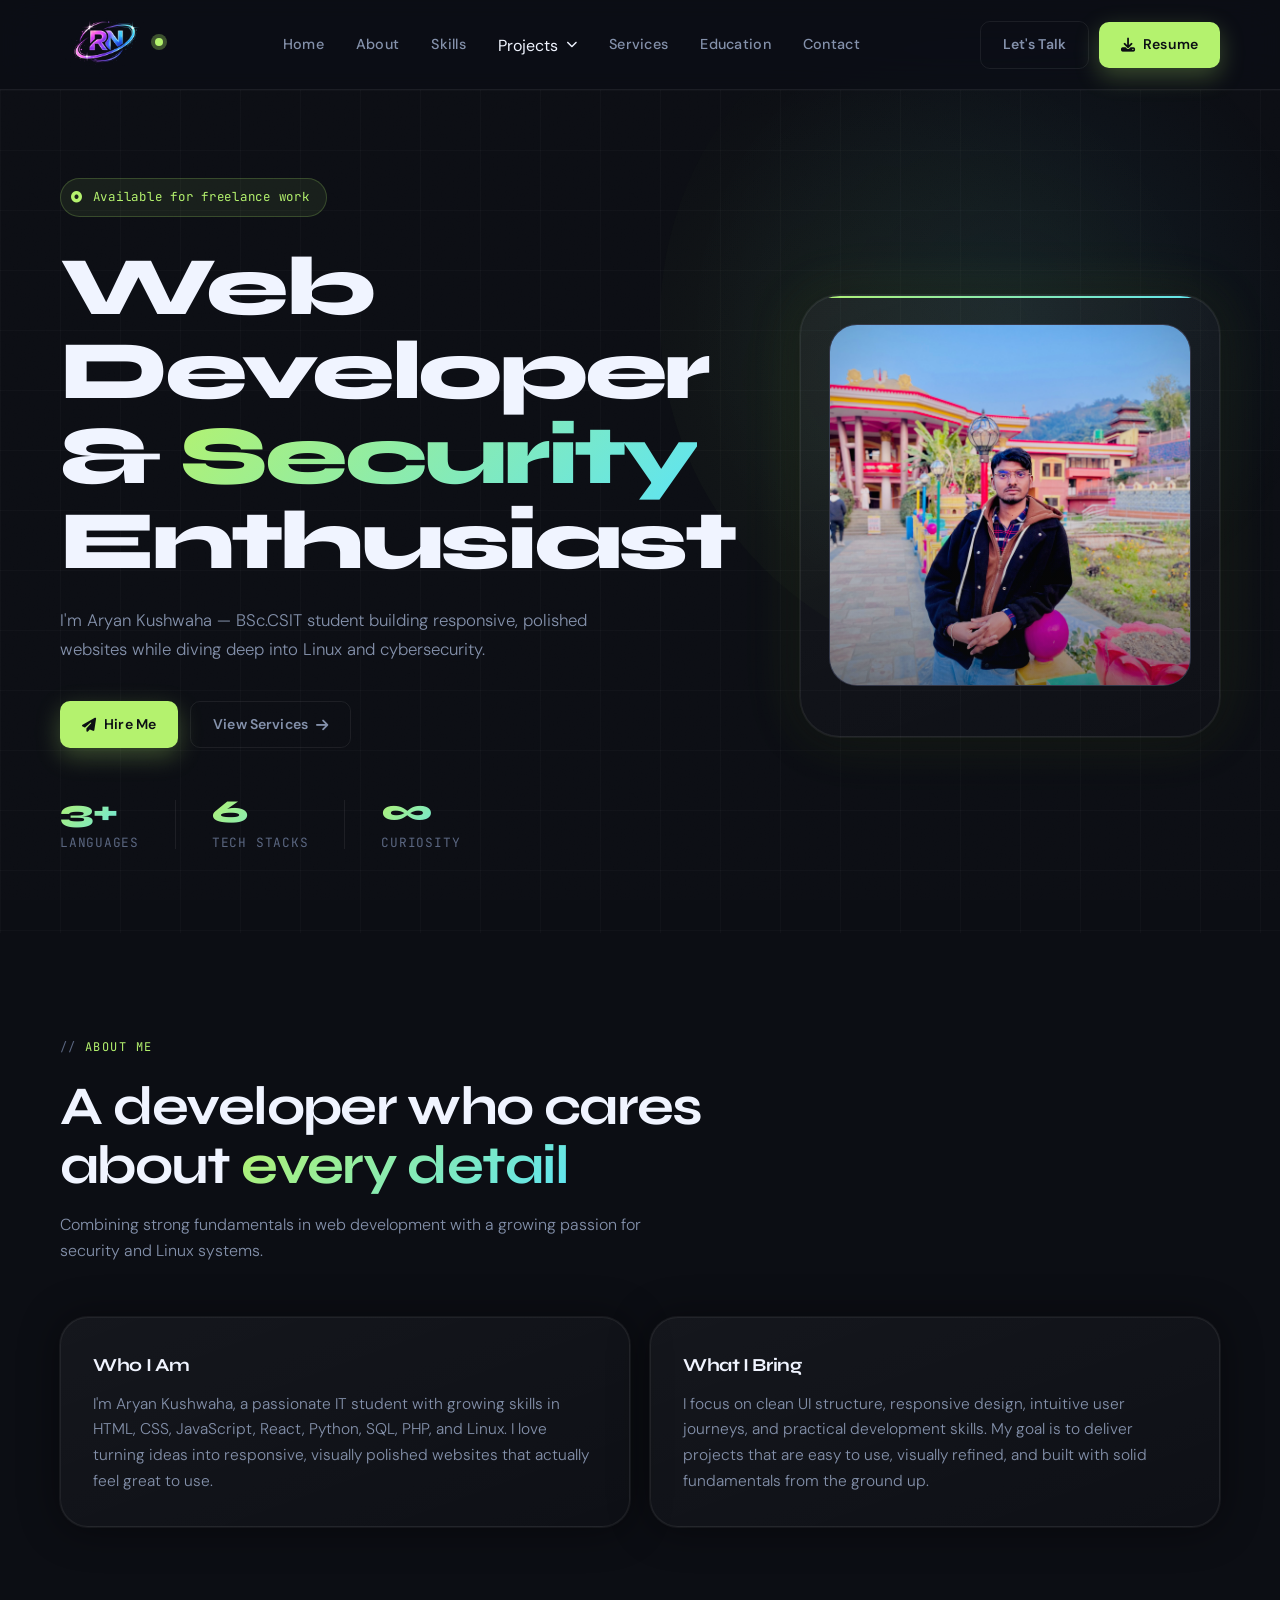
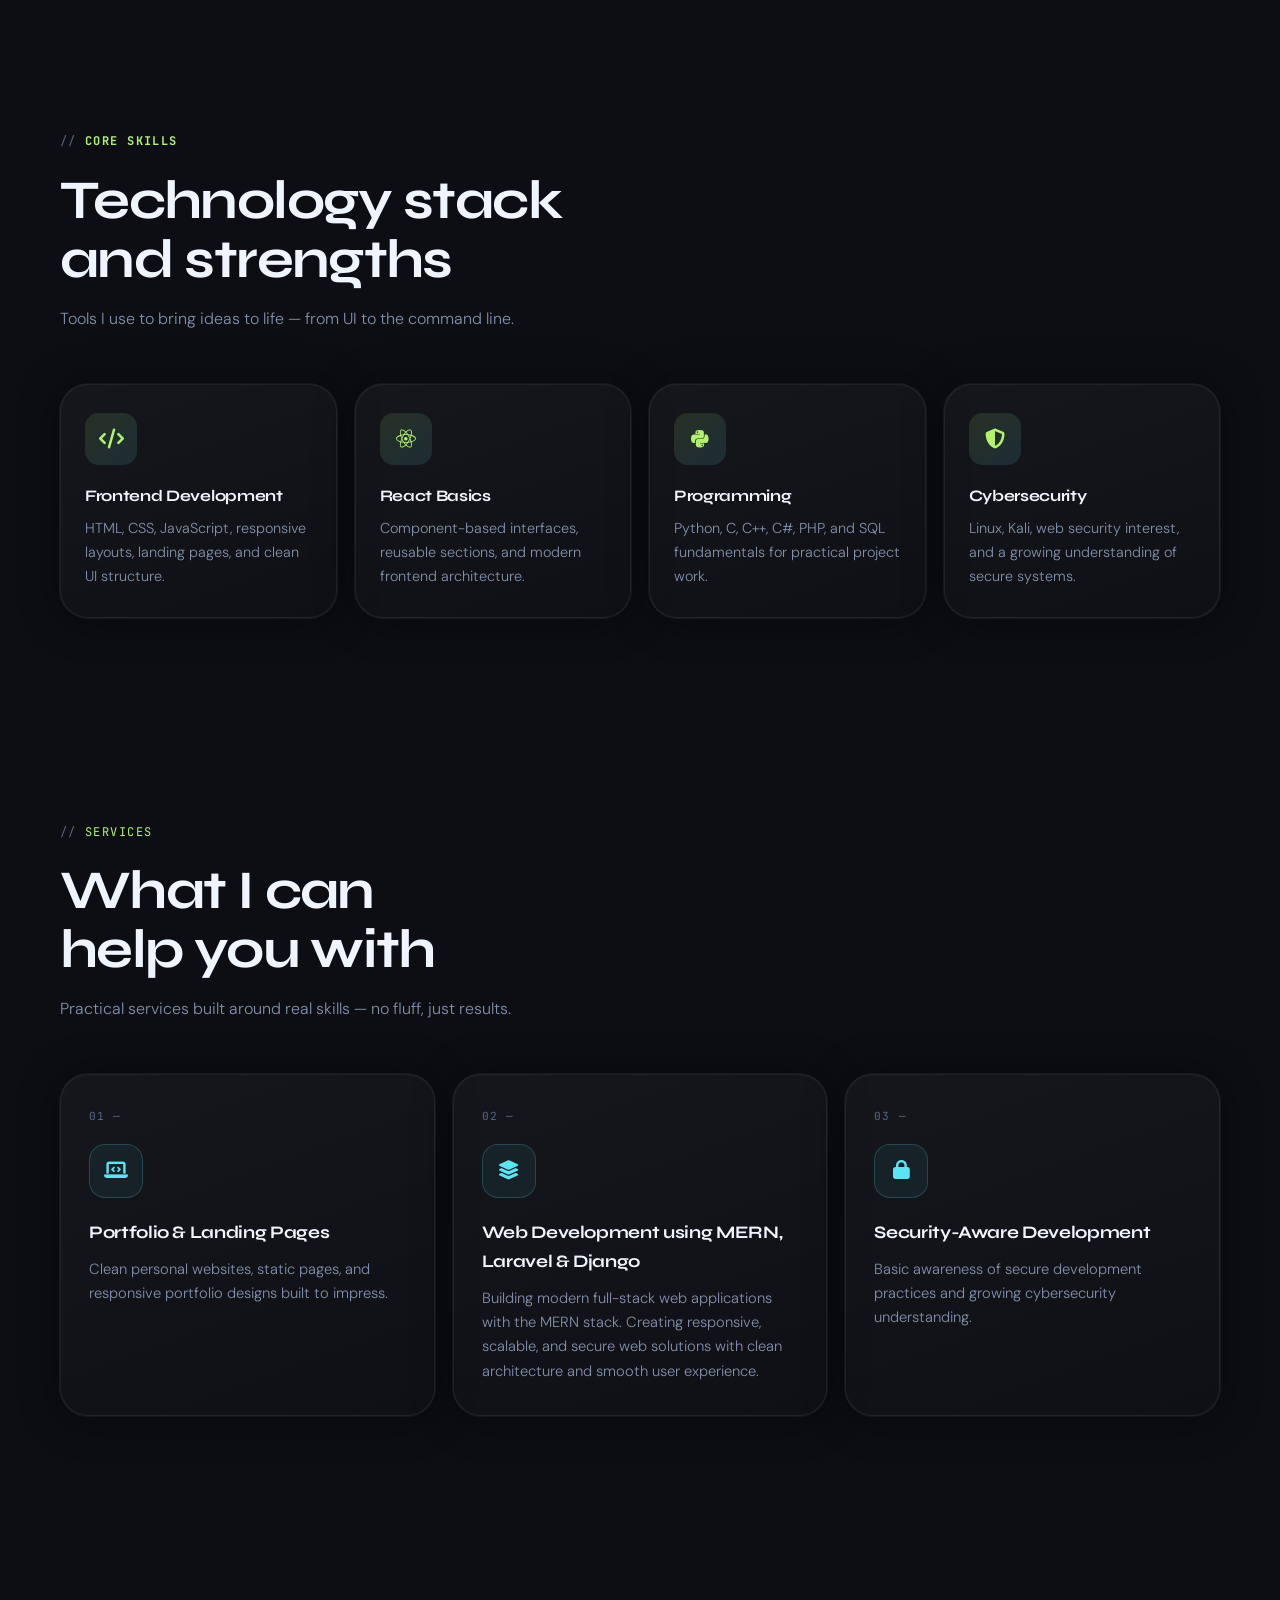
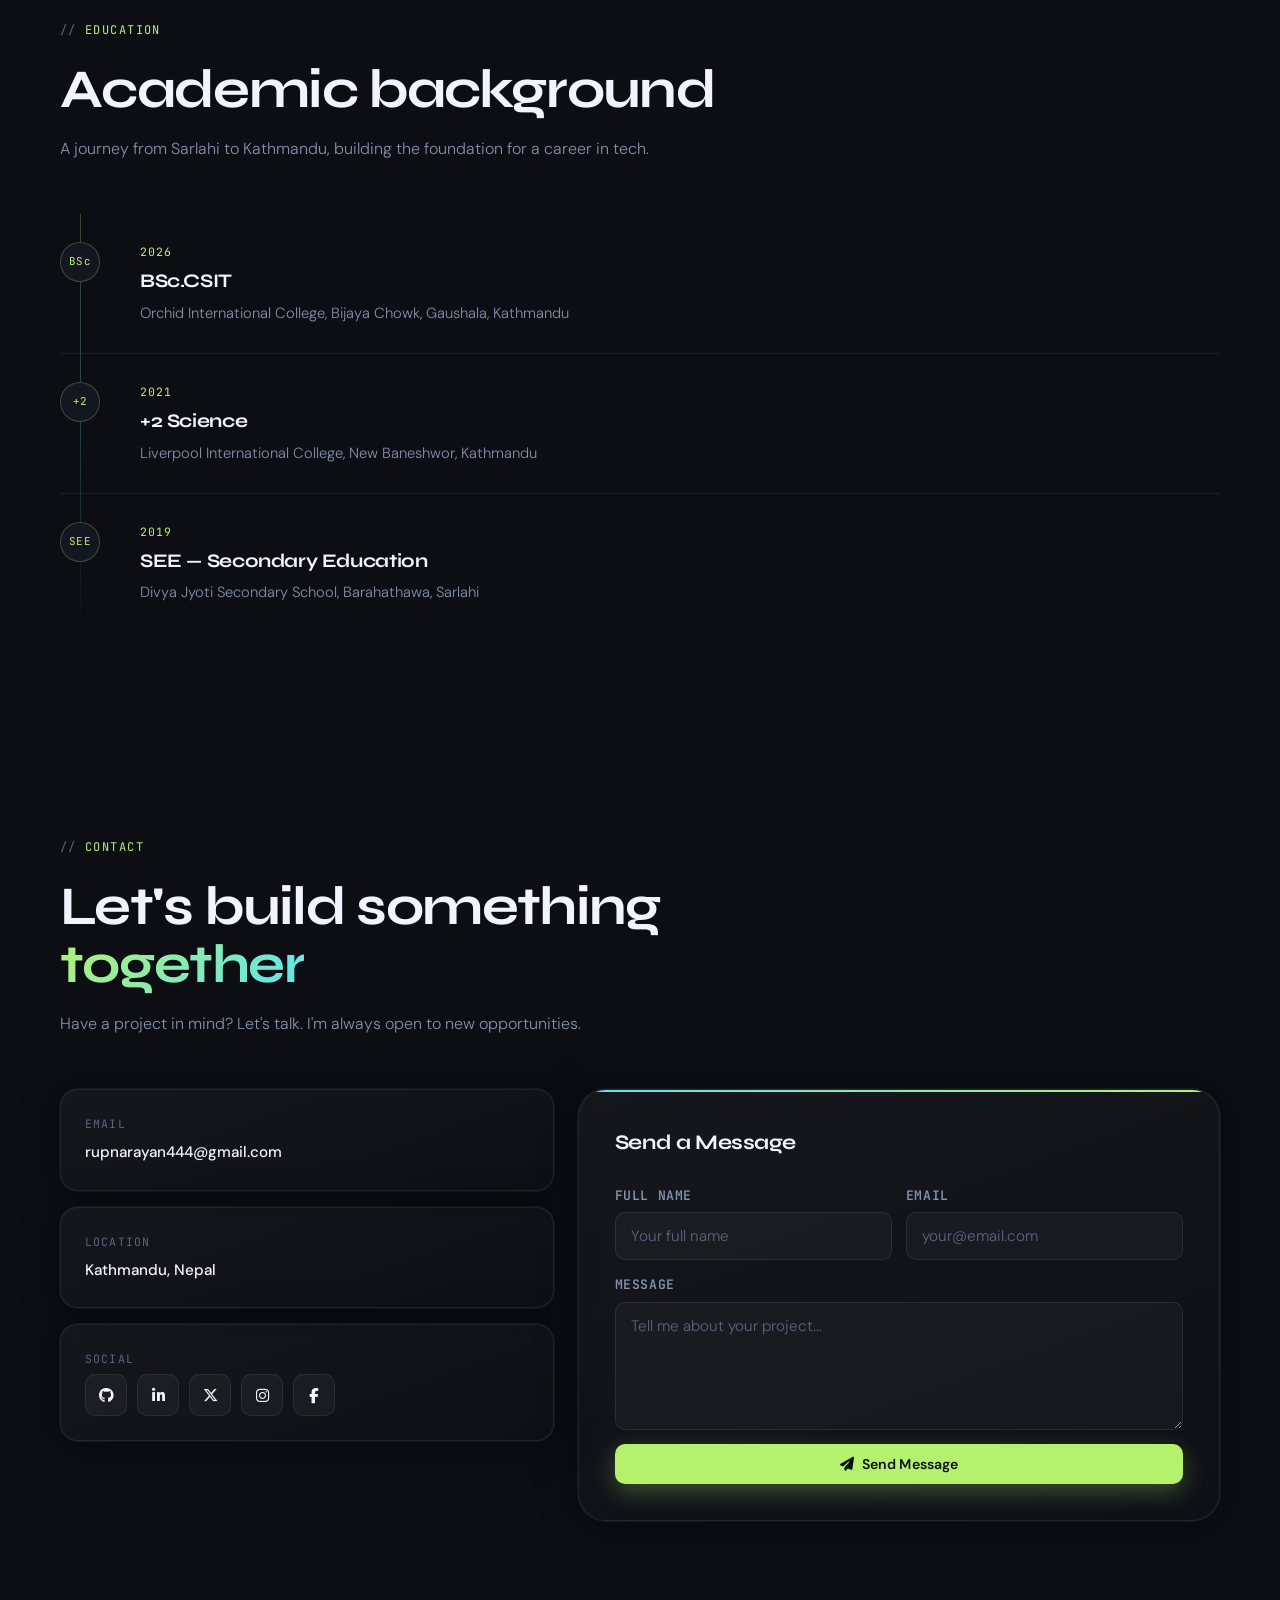
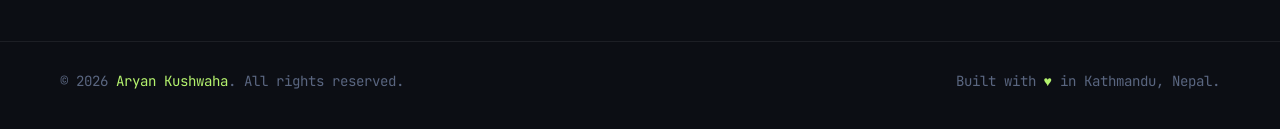
==== commit 2f004068: "project: list out" ====
--- a/index.html
+++ b/index.html
@@ -2,81 +2,255 @@
 <html lang="en">
   <head>
     <meta charset="UTF-8" />
+
     <meta name="viewport" content="width=device-width, initial-scale=1.0" />
-    <link rel="icon" type="image" href="./assests/logo.png">
+
+    <link rel="icon" type="image/png" href="./assests/logo.png" />
+
     <title>Aryan Kushwaha | Portfolio</title>
+
     <meta
       name="description"
       content="Portfolio of Aryan Kushwaha — BSc.CSIT student, web developer, and aspiring cybersecurity enthusiast."
     />
+
+    <!-- Google Fonts -->
     <link rel="preconnect" href="https://fonts.googleapis.com" />
+
     <link rel="preconnect" href="https://fonts.gstatic.com" crossorigin />
+
     <link
       href="https://fonts.googleapis.com/css2?family=Syne:wght@400;500;600;700;800&family=DM+Sans:ital,wght@0,300;0,400;0,500;1,300&family=JetBrains+Mono:wght@400;500&display=swap"
       rel="stylesheet"
     />
+
+    <!-- Font Awesome -->
     <link
       rel="stylesheet"
       href="https://cdnjs.cloudflare.com/ajax/libs/font-awesome/6.5.2/css/all.min.css"
       crossorigin="anonymous"
       referrerpolicy="no-referrer"
     />
-    <link rel="stylesheet" href="./styles.css">
-
+
+    <!-- Main CSS -->
+    <link rel="stylesheet" href="./styles.css" />
   </head>
+
   <body>
     <!-- ============================
          HEADER
     ============================ -->
+
     <header class="site-header">
       <div class="container nav">
-        <a class="brand" href="#home">
-          <img src="./assests/logo.png" alt="RN Logo" class="brand-logo" />
+        <!-- Logo -->
+        <a class="brand" href="#home" aria-label="Aryan Kushwaha Home">
+          <img
+            src="./assests/logo.png"
+            alt="Aryan Kushwaha Logo"
+            class="brand-logo"
+          />
+
           <span class="brand-dot"></span>
         </a>
 
-        <button class="menu-btn" id="menuBtn" aria-label="Toggle navigation">
+        <!-- Mobile Menu Button -->
+        <button
+          class="menu-btn"
+          id="menuBtn"
+          type="button"
+          aria-label="Toggle navigation"
+          aria-expanded="false"
+        >
           <i class="fa-solid fa-bars"></i>
         </button>
 
+        <!-- Navigation -->
         <nav class="nav-links" id="navLinks">
           <a href="#home">Home</a>
+
           <a href="#about">About</a>
+
           <a href="#skills">Skills</a>
+
+          <!-- ============================
+               PROJECTS DROPDOWN
+          ============================ -->
+
+          <div class="nav-projects">
+            <button
+              class="projects-toggle"
+              id="projectsToggle"
+              type="button"
+              aria-expanded="false"
+              aria-haspopup="true"
+            >
+              <span>Projects</span>
+              <i class="fa-solid fa-chevron-down"></i>
+            </button>
+
+            <!-- ============================
+                 PROJECTS DROPDOWN
+            ============================= -->
+            <div class="projects-dropdown" id="projectsDropdown">
+              <!-- ============================
+                   SOLO DEVELOPED
+              ============================= -->
+              <div class="project-category">
+                <div class="project-category-title">
+                  <i class="fa-solid fa-user"></i>
+                  <span>Solo Developed</span>
+                </div>
+
+                <!-- PROJECT 1 -->
+                <article class="project-item">
+                  <img
+                    src="./images/Gyanodaya Bal Batika School.png"
+                    alt="Gyanodaya Bal Batika School Dashboard"
+                    loading="lazy"
+                  />
+
+                  <div class="project-info">
+                    <h4>Gyanodaya Bal Batika School</h4>
+
+                    <p>
+                      Building knowledge, character and a brighter future for every student
+                    </p>
+
+                    <div class="project-links">
+                      <a
+                        href="https://gyanodaya-bal-batika-school.vercel.app/"
+                        target="_blank"
+                        rel="noopener noreferrer"
+                      >
+                        View Project
+                        <i class="fa-solid fa-arrow-up-right-from-square"></i>
+                      </a>
+                    </div>
+                  </div>
+                </article>
+              </div>
+
+              <!-- ============================
+                   CONTRIBUTOR
+              ============================= -->
+              <div class="project-category">
+                <div class="project-category-title">
+                  <i class="fa-solid fa-users"></i>
+                  <span>Contributor</span>
+                </div>
+
+                <!-- PROJECT 2 -->
+                <article class="project-item">
+                  <img
+                    src="./images/starMicroInsurance.jpg"
+                    alt="Star Micro Insurance Co. Ltd. Dashboard"
+                    loading="lazy"
+                  />
+
+                  <div class="project-info">
+                    <h4>Star Micro Insurance Co. Ltd.</h4>
+
+                    <p>
+                      Responsive star Micro Insurance Co. Ltd. with a modern user interface.
+                    </p>
+
+                    <div class="project-links">
+                      <a
+                        href="https://starmicroinsure.com/"
+                        target="_blank"
+                        rel="noopener noreferrer"
+                      >
+                        View Project
+                        <i class="fa-solid fa-arrow-up-right-from-square"></i>
+                      </a>
+
+                    </div>
+                  </div>
+                </article>
+
+                <!-- PROJECT 3 -->
+                <article class="project-item">
+                  <img
+                    src="./images/Quiz Battleground.png"
+                    alt="Quiz Battleground Website"
+                    loading="lazy"
+                  />
+
+                  <div class="project-info">
+                    <h4>Quiz Battleground</h4>
+
+                    <p>Test your knowledge, challenge your friends, and compete in real-time quiz battles</p>
+
+                    <div class="project-links">
+                      <a
+                        href="https://quiz-battleground.vercel.app/"
+                        target="_blank"
+                        rel="noopener noreferrer"
+                      >
+                        View Project
+                        <i class="fa-solid fa-arrow-up-right-from-square"></i>
+                      </a>
+                    </div>
+                  </div>
+                </article>
+              </div>
+            </div>
+          </div>
+
           <a href="#services">Services</a>
+
           <a href="#education">Education</a>
+
           <a href="#contact">Contact</a>
         </nav>
 
+        <!-- Navbar Actions -->
         <div class="nav-actions">
-          <a class="btn btn-ghost" href="#contact">Let's Talk</a>
+          <a class="btn btn-ghost" href="#contact"> Let's Talk </a>
+
           <a
             class="btn btn-primary"
             href="./assests/Aaryan_Kushawaha_CV.pdf"
             download
           >
-            <i class="fa-solid fa-download"></i> Resume
+            <i class="fa-solid fa-download"></i>
+
+            Resume
           </a>
         </div>
       </div>
     </header>
 
+    <!-- ============================
+         MAIN
+    ============================ -->
+
     <main>
       <!-- ============================
            HERO
       ============================ -->
+
       <section class="hero" id="home">
         <div class="hero-glow"></div>
+
         <div class="container hero-grid">
           <div class="hero-left">
             <div class="hero-badge">
               <i class="fa-solid fa-circle-dot"></i>
+
               Available for freelance work
             </div>
 
             <h1>
               Web<br />
-              Developer &amp; <span class="highlight">Security</span><br />
+
+              Developer &amp;
+
+              <span class="highlight"> Security </span>
+
+              <br />
+
               Enthusiast
             </h1>
 
@@ -87,26 +261,38 @@
 
             <div class="hero-cta">
               <a class="btn btn-primary" href="#contact">
-                <i class="fa-solid fa-paper-plane"></i> Hire Me
+                <i class="fa-solid fa-paper-plane"></i>
+
+                Hire Me
               </a>
+
               <a class="btn btn-ghost" href="#services">
-                View Services <i class="fa-solid fa-arrow-right"></i>
+                View Services
+
+                <i class="fa-solid fa-arrow-right"></i>
               </a>
             </div>
 
             <div class="hero-stats">
               <div class="stat">
                 <div class="stat-num">3+</div>
+
                 <div class="stat-label">LANGUAGES</div>
               </div>
+
               <div class="stat-divider"></div>
+
               <div class="stat">
                 <div class="stat-num">6</div>
+
                 <div class="stat-label">TECH STACKS</div>
               </div>
+
               <div class="stat-divider"></div>
+
               <div class="stat">
                 <div class="stat-num">∞</div>
+
                 <div class="stat-label">CURIOSITY</div>
               </div>
             </div>
@@ -115,7 +301,11 @@
           <aside class="hero-right">
             <div class="profile-card">
               <div class="profile-img-wrap">
-                <img class="profile" src="./images/profile.jpg" alt="Aryan Kushwaha" />
+                <img
+                  class="profile"
+                  src="./images/profile.jpg"
+                  alt="Aryan Kushwaha"
+                />
               </div>
             </div>
           </aside>
@@ -125,13 +315,19 @@
       <!-- ============================
            ABOUT
       ============================ -->
+
       <section class="section" id="about">
         <div class="container">
           <div class="eyebrow anim anim-d1">About Me</div>
+
           <h2 class="section-title anim anim-d2">
-            A developer who cares<br />about
-            <span class="highlight">every detail</span>
+            A developer who cares<br />
+
+            about
+
+            <span class="highlight"> every detail </span>
           </h2>
+
           <p class="section-sub anim anim-d3">
             Combining strong fundamentals in web development with a growing
             passion for security and Linux systems.
@@ -140,6 +336,7 @@
           <div class="about-grid">
             <article class="card anim anim-d3">
               <h3>Who I Am</h3>
+
               <p>
                 I'm Aryan Kushwaha, a passionate IT student with growing skills
                 in HTML, CSS, JavaScript, React, Python, SQL, PHP, and Linux. I
@@ -147,8 +344,10 @@
                 that actually feel great to use.
               </p>
             </article>
+
             <article class="card anim anim-d4">
               <h3>What I Bring</h3>
+
               <p>
                 I focus on clean UI structure, responsive design, intuitive user
                 journeys, and practical development skills. My goal is to
@@ -163,12 +362,19 @@
       <!-- ============================
            SKILLS
       ============================ -->
+
       <section class="section" id="skills">
         <div class="container">
-          <div class="eyebrow anim anim-d1"> <b>Core Skills</b></div>
+          <div class="eyebrow anim anim-d1">
+            <b>Core Skills</b>
+          </div>
+
           <h2 class="section-title anim anim-d2">
-            Technology stack<br />and strengths
+            Technology stack<br />
+
+            and strengths
           </h2>
+
           <p class="section-sub anim anim-d3">
             Tools I use to bring ideas to life — from UI to the command line.
           </p>
@@ -177,42 +383,57 @@
             <article class="skill-card anim anim-d2">
               <div class="skill-icon">
                 <div class="skill-icon-inner"></div>
+
                 <i class="fa-solid fa-code"></i>
               </div>
+
               <h3>Frontend Development</h3>
+
               <p>
                 HTML, CSS, JavaScript, responsive layouts, landing pages, and
                 clean UI structure.
               </p>
             </article>
+
             <article class="skill-card anim anim-d3">
               <div class="skill-icon">
                 <div class="skill-icon-inner"></div>
+
                 <i class="fa-brands fa-react"></i>
               </div>
+
               <h3>React Basics</h3>
+
               <p>
                 Component-based interfaces, reusable sections, and modern
                 frontend architecture.
               </p>
             </article>
+
             <article class="skill-card anim anim-d4">
               <div class="skill-icon">
                 <div class="skill-icon-inner"></div>
+
                 <i class="fa-brands fa-python"></i>
               </div>
+
               <h3>Programming</h3>
+
               <p>
                 Python, C, C++, C#, PHP, and SQL fundamentals for practical
                 project work.
               </p>
             </article>
+
             <article class="skill-card anim anim-d5">
               <div class="skill-icon">
                 <div class="skill-icon-inner"></div>
+
                 <i class="fa-solid fa-shield-halved"></i>
               </div>
+
               <h3>Cybersecurity</h3>
+
               <p>
                 Linux, Kali, web security interest, and a growing understanding
                 of secure systems.
@@ -225,12 +446,17 @@
       <!-- ============================
            SERVICES
       ============================ -->
+
       <section class="section" id="services">
         <div class="container">
           <div class="eyebrow anim anim-d1">Services</div>
+
           <h2 class="section-title anim anim-d2">
-            What I can<br />help you with
+            What I can<br />
+
+            help you with
           </h2>
+
           <p class="section-sub anim anim-d3">
             Practical services built around real skills — no fluff, just
             results.
@@ -239,10 +465,13 @@
           <div class="services-grid">
             <article class="service-card anim anim-d2">
               <div class="svc-num">01 —</div>
+
               <div class="svc-icon">
                 <i class="fa-solid fa-laptop-code"></i>
               </div>
+
               <h3>Portfolio &amp; Landing Pages</h3>
+
               <p>
                 Clean personal websites, static pages, and responsive portfolio
                 designs built to impress.
@@ -251,10 +480,13 @@
 
             <article class="service-card anim anim-d3">
               <div class="svc-num">02 —</div>
+
               <div class="svc-icon">
                 <i class="fa-solid fa-layer-group"></i>
               </div>
-              <h3>Web Development using MERN, Laravel & Django</h3>
+
+              <h3>Web Development using MERN, Laravel &amp; Django</h3>
+
               <p>
                 Building modern full-stack web applications with the MERN stack.
                 Creating responsive, scalable, and secure web solutions with
@@ -264,8 +496,13 @@
 
             <article class="service-card anim anim-d4">
               <div class="svc-num">03 —</div>
-              <div class="svc-icon"><i class="fa-solid fa-lock"></i></div>
+
+              <div class="svc-icon">
+                <i class="fa-solid fa-lock"></i>
+              </div>
+
               <h3>Security-Aware Development</h3>
+
               <p>
                 Basic awareness of secure development practices and growing
                 cybersecurity understanding.
@@ -278,10 +515,13 @@
       <!-- ============================
            EDUCATION
       ============================ -->
+
       <section class="section" id="education">
         <div class="container">
           <div class="eyebrow anim anim-d1">Education</div>
+
           <h2 class="section-title anim anim-d2">Academic background</h2>
+
           <p class="section-sub anim anim-d3">
             A journey from Sarlahi to Kathmandu, building the foundation for a
             career in tech.
@@ -290,28 +530,39 @@
           <div class="education-list">
             <div class="edu-item anim anim-d2">
               <div class="edu-dot">BSc</div>
+
               <div class="edu-content">
-                <div class="edu-year">2021 — 2026</div>
+                <div class="edu-year">2026</div>
+
                 <h3>BSc.CSIT</h3>
+
                 <p>
                   Orchid International College, Bijaya Chowk, Gaushala,
                   Kathmandu
                 </p>
               </div>
             </div>
+
             <div class="edu-item anim anim-d3">
               <div class="edu-dot">+2</div>
+
               <div class="edu-content">
-                <div class="edu-year">2019 — 2021</div>
+                <div class="edu-year">2021</div>
+
                 <h3>+2 Science</h3>
+
                 <p>Liverpool International College, New Baneshwor, Kathmandu</p>
               </div>
             </div>
+
             <div class="edu-item anim anim-d4">
               <div class="edu-dot">SEE</div>
+
               <div class="edu-content">
                 <div class="edu-year">2019</div>
+
                 <h3>SEE — Secondary Education</h3>
+
                 <p>Divya Jyoti Secondary School, Barahathawa, Sarlahi</p>
               </div>
             </div>
@@ -322,128 +573,195 @@
       <!-- ============================
            CONTACT
       ============================ -->
+
       <section class="section" id="contact">
         <div class="container">
           <div class="eyebrow anim anim-d1">Contact</div>
+
           <h2 class="section-title anim anim-d2">
-            Let's build something<br /><span class="highlight">together</span>
+            Let's build something<br />
+
+            <span class="highlight"> together </span>
           </h2>
+
           <p class="section-sub anim anim-d3">
             Have a project in mind? Let's talk. I'm always open to new
             opportunities.
           </p>
 
           <div class="contact-grid">
+            <!-- Contact Information -->
+
             <div class="contact-info anim anim-d3">
               <div class="contact-block">
                 <div class="contact-block-label">Email</div>
-                <a href="mailto:rupnarayan444@gmail.com"
-                  >rupnarayan444@gmail.com</a
-                >
-              </div>
+
+                <a href="mailto:rupnarayan444@gmail.com">
+                  rupnarayan444@gmail.com
+                </a>
+              </div>
+
               <div class="contact-block">
                 <div class="contact-block-label">Location</div>
-                <span>Kathmandu, Nepal</span>
-              </div>
+
+                <span> Kathmandu, Nepal </span>
+              </div>
+
               <div class="contact-block">
                 <div class="contact-block-label">Social</div>
+
                 <div class="socials">
                   <a
                     class="social-btn"
                     href="https://github.com/aryankushwaha444"
                     target="_blank"
-                    rel="noopener"
+                    rel="noopener noreferrer"
                     aria-label="GitHub"
-                    ><i class="fa-brands fa-github"></i
-                  ></a>
+                  >
+                    <i class="fa-brands fa-github"></i>
+                  </a>
+
                   <a
                     class="social-btn"
                     href="https://www.linkedin.com/in/aryan-kushwaha-47479033b"
                     target="_blank"
-                    rel="noopener"
+                    rel="noopener noreferrer"
                     aria-label="LinkedIn"
-                    ><i class="fa-brands fa-linkedin-in"></i
-                  ></a>
+                  >
+                    <i class="fa-brands fa-linkedin-in"></i>
+                  </a>
+
                   <a
                     class="social-btn"
                     href="https://x.com/aryanku22800630?s=21"
                     target="_blank"
-                    rel="noopener"
+                    rel="noopener noreferrer"
                     aria-label="Twitter/X"
-                    ><i class="fa-brands fa-x-twitter"></i
-                  ></a>
+                  >
+                    <i class="fa-brands fa-x-twitter"></i>
+                  </a>
+
                   <a
                     class="social-btn"
                     href="https://www.instagram.com/r_yan_62"
                     target="_blank"
-                    rel="noopener"
+                    rel="noopener noreferrer"
                     aria-label="Instagram"
-                    ><i class="fa-brands fa-instagram"></i
-                  ></a>
+                  >
+                    <i class="fa-brands fa-instagram"></i>
+                  </a>
+
                   <a
                     class="social-btn"
                     href="https://www.facebook.com/rupnarayan444/"
                     target="_blank"
-                    rel="noopener"
+                    rel="noopener noreferrer"
                     aria-label="Facebook"
-                    ><i class="fa-brands fa-facebook-f"></i
-                  ></a>
+                  >
+                    <i class="fa-brands fa-facebook-f"></i>
+                  </a>
                 </div>
               </div>
             </div>
+
+            <!-- Contact Form -->
 
             <article class="form-card anim anim-d4">
               <h3>Send a Message</h3>
-              
-              <form id="contactForm" action="https://api.web3forms.com/submit" method="POST">
-                <input type="hidden" name="access_key" value="d75f84be-ef22-4efa-91eb-52a25806c8be" />
-                <input type="hidden" name="subject" value="New Portfolio Contact Message" />
+
+              <form
+                id="contactForm"
+                action="https://api.web3forms.com/submit"
+                method="POST"
+              >
+                <input
+                  type="hidden"
+                  name="access_key"
+                  value="d75f84be-ef22-4efa-91eb-52a25806c8be"
+                />
+
+                <input
+                  type="hidden"
+                  name="subject"
+                  value="New Portfolio Contact Message"
+                />
+
                 <input type="checkbox" name="botcheck" style="display: none" />
-            
+
                 <div class="form-row">
                   <div class="field">
-                    <label>Full Name</label>
-                    <input 
-                      type="text" 
-                      id="name" 
-                      name="name" 
-                      placeholder="Your full name" 
-                      required 
+                    <label for="name"> Full Name </label>
+
+                    <input
+                      type="text"
+                      id="name"
+                      name="name"
+                      placeholder="Your full name"
+                      required
                     />
                   </div>
+
                   <div class="field">
-                    <label>Email</label>
-                    <input 
-                      type="email" 
-                      id="email" 
-                      name="email" 
-                      placeholder="your@email.com" 
-                      required 
+                    <label for="email"> Email </label>
+
+                    <input
+                      type="email"
+                      id="email"
+                      name="email"
+                      placeholder="your@email.com"
+                      required
                     />
                   </div>
                 </div>
-            
+
                 <div class="field">
-                  <label>Message</label>
-                  <textarea 
-                    id="message" 
-                    name="message" 
-                    rows="5" 
-                    placeholder="Tell me about your project..." 
+                  <label for="message"> Message </label>
+
+                  <textarea
+                    id="message"
+                    name="message"
+                    rows="5"
+                    placeholder="Tell me about your project..."
                     required
                   ></textarea>
                 </div>
-            
-                <button id="submitBtn" class="btn btn-primary" type="submit" style="width: 100%; justify-content: center;">
-                  <i class="fa-solid fa-paper-plane"></i> Send Message
+
+                <button
+                  id="submitBtn"
+                  class="btn btn-primary"
+                  type="submit"
+                  style="width: 100%; justify-content: center"
+                >
+                  <i class="fa-solid fa-paper-plane"></i>
+
+                  Send Message
                 </button>
               </form>
-            
-              <!-- Messages -->
-              <p id="rateLimitMsg" style="color: var(--coral); margin-top: 12px; font-size: 0.9rem; display: none;"></p>
-              <p id="validationMsg" style="color: var(--coral); margin-top: 8px; font-size: 0.9rem; display: none;"></p>
-            </article>
-
+
+              <!-- Rate Limit Message -->
+
+              <p
+                id="rateLimitMsg"
+                style="
+                  color: var(--coral);
+                  margin-top: 12px;
+                  font-size: 0.9rem;
+                  display: none;
+                "
+              ></p>
+
+              <!-- Validation Message -->
+
+              <p
+                id="validationMsg"
+                style="
+                  color: var(--coral);
+                  margin-top: 8px;
+                  font-size: 0.9rem;
+                  display: none;
+                "
+              ></p>
+            </article>
           </div>
         </div>
       </section>
@@ -452,161 +770,125 @@
     <!-- ============================
          FOOTER
     ============================ -->
+
     <footer class="site-footer">
       <div class="container footer-row">
-        <p>© 2025 <span>Aryan Kushwaha</span>. All rights reserved.</p>
-        <p>Built with <span>♥</span> in Kathmandu, Nepal.</p>
+        <p>
+          © 2026
+          <span>Aryan Kushwaha</span>. All rights reserved.
+        </p>
+
+        <p>
+          Built with
+          <span>♥</span>
+          in Kathmandu, Nepal.
+        </p>
       </div>
     </footer>
 
+    <!-- ============================
+         JAVASCRIPT
+    ============================ -->
+
     <script>
-      // Mobile nav toggle
+      // ==============================
+      // MOBILE NAVIGATION
+      // ==============================
+
       const menuBtn = document.getElementById("menuBtn");
       const navLinks = document.getElementById("navLinks");
-      menuBtn.addEventListener("click", () =>
-        navLinks.classList.toggle("open")
-      );
-      document.querySelectorAll(".nav-links a").forEach((link) => {
-        link.addEventListener("click", () => navLinks.classList.remove("open"));
+
+      if (menuBtn && navLinks) {
+        menuBtn.addEventListener("click", () => {
+          navLinks.classList.toggle("open");
+        });
+      }
+
+      // ==============================
+      // PROJECTS DROPDOWN
+      // ==============================
+
+      const projectsToggle = document.getElementById("projectsToggle");
+      const projectsNav = document.querySelector(".nav-projects");
+
+      if (projectsToggle && projectsNav) {
+        // Open / close dropdown
+        projectsToggle.addEventListener("click", function (event) {
+          event.stopPropagation();
+
+          const isOpen = projectsNav.classList.toggle("open");
+
+          // Accessibility
+          projectsToggle.setAttribute(
+            "aria-expanded",
+            isOpen ? "true" : "false"
+          );
+        });
+
+        // Prevent dropdown click from closing itself
+        const projectsDropdown = document.getElementById("projectsDropdown");
+
+        if (projectsDropdown) {
+          projectsDropdown.addEventListener("click", function (event) {
+            event.stopPropagation();
+          });
+        }
+
+        // Close when clicking outside
+        document.addEventListener("click", function (event) {
+          if (!projectsNav.contains(event.target)) {
+            projectsNav.classList.remove("open");
+
+            projectsToggle.setAttribute("aria-expanded", "false");
+          }
+        });
+
+        // Close when clicking a project link
+        document
+          .querySelectorAll(".projects-dropdown a")
+          .forEach(function (link) {
+            link.addEventListener("click", function () {
+              projectsNav.classList.remove("open");
+
+              projectsToggle.setAttribute("aria-expanded", "false");
+            });
+          });
+      }
+
+      // ==============================
+      // CLOSE MOBILE MENU
+      // ==============================
+
+      document.querySelectorAll(".nav-links > a").forEach(function (link) {
+        link.addEventListener("click", function () {
+          if (navLinks) {
+            navLinks.classList.remove("open");
+          }
+        });
       });
 
-      // Scroll-triggered entrance animations
+      // ==============================
+      // SCROLL ANIMATIONS
+      // ==============================
+
       const observer = new IntersectionObserver(
         (entries) => {
-          entries.forEach((el) => {
-            if (el.isIntersecting) {
-              el.target.classList.add("visible");
-              observer.unobserve(el.target);
+          entries.forEach((entry) => {
+            if (entry.isIntersecting) {
+              entry.target.classList.add("visible");
+
+              observer.unobserve(entry.target);
             }
           });
         },
-        { threshold: 0.12 }
+        {
+          threshold: 0.12,
+        }
       );
 
-      document.querySelectorAll(".anim").forEach((el) => observer.observe(el));
-
-
-// ====================== RATE LIMITING ======================
-const RATE_LIMIT_KEY = 'portfolio_contact_submissions';
-const MAX_SUBMISSIONS = 3;
-const TIME_WINDOW = 60 * 60 * 1000; // 1 hour
-
-const form = document.getElementById('contactForm');
-const submitBtn = document.getElementById('submitBtn');
-const rateLimitMsg = document.getElementById('rateLimitMsg');
-const validationMsg = document.getElementById('validationMsg');
-
-function getSubmissions() {
-  const data = localStorage.getItem(RATE_LIMIT_KEY);
-  return data ? JSON.parse(data) : [];
-}
-
-function saveSubmission() {
-  let submissions = getSubmissions();
-  submissions.push(Date.now());
-  const now = Date.now();
-  submissions = submissions.filter(ts => now - ts < TIME_WINDOW);
-  localStorage.setItem(RATE_LIMIT_KEY, JSON.stringify(submissions));
-}
-
-function canSubmit() {
-  const submissions = getSubmissions();
-  const now = Date.now();
-  const recent = submissions.filter(ts => now - ts < TIME_WINDOW);
-  return recent.length < MAX_SUBMISSIONS;
-}
-
-function updateRateLimitUI() {
-  if (!canSubmit()) {
-    submitBtn.disabled = true;
-    rateLimitMsg.textContent = `You've reached the limit of ${MAX_SUBMISSIONS} messages per hour. Please try again later.`;
-    rateLimitMsg.style.display = 'block';
-  } else {
-    submitBtn.disabled = false;
-    rateLimitMsg.style.display = 'none';
-  }
-}
-
-// ====================== VALIDATION ======================
-function validateName(name) {
-  if (name.length < 2) return "Name must be at least 2 characters long.";
-  if (!/^[a-zA-Z\s]+$/.test(name)) return "Name should only contain letters and spaces.";
-  return "";
-}
-
-function validateEmail(email) {
-  const emailRegex = /^[^\s@]+@[^\s@]+\.[^\s@]+$/;
-  if (!emailRegex.test(email)) return "Please enter a valid email address.";
-  return "";
-}
-
-function showValidationError(message) {
-  validationMsg.textContent = message;
-  validationMsg.style.display = 'block';
-  
-  // Auto hide after 5 seconds
-  setTimeout(() => {
-    validationMsg.style.display = 'none';
-  }, 5000);
-}
-
-// ====================== FORM SUBMISSION ======================
-form.addEventListener('submit', function(e) {
-  // Clear previous validation message
-  validationMsg.style.display = 'none';
-
-  // Rate limit check
-  if (!canSubmit()) {
-    e.preventDefault();
-    updateRateLimitUI();
-    return;
-  }
-
-  const name = document.getElementById('name').value.trim();
-  const email = document.getElementById('email').value.trim();
-  const message = document.getElementById('message').value.trim();
-
-  // Name validation
-  const nameError = validateName(name);
-  if (nameError) {
-    e.preventDefault();
-    showValidationError(nameError);
-    return;
-  }
-
-  // Email validation
-  const emailError = validateEmail(email);
-  if (emailError) {
-    e.preventDefault();
-    showValidationError(emailError);
-    return;
-  }
-
-  // Message basic check
-  if (message.length < 10) {
-    e.preventDefault();
-    showValidationError("Message should be at least 10 characters long.");
-    return;
-  }
-
-  // All good → proceed
-  const originalText = submitBtn.innerHTML;
-  submitBtn.disabled = true;
-  submitBtn.innerHTML = '<i class="fa-solid fa-spinner fa-spin"></i> Sending...';
-
-  saveSubmission();
-
-  // Reset button after delay
-  setTimeout(() => {
-    submitBtn.innerHTML = originalText;
-    submitBtn.disabled = false;
-  }, 2500);
-});
-
-// Initialize
-updateRateLimitUI();
-setInterval(updateRateLimitUI, 30000);
-
+      document
+        .querySelectorAll(".anim")
+        .forEach((element) => observer.observe(element));
     </script>
   </body>
-</html>+</html>
--- a/styles.css
+++ b/styles.css
@@ -174,11 +174,11 @@
   gap: 3px;
 }
 .brand-logo {
-    width: 90px;
-    object-fit: contain;
-    display: block;
-    flex-shrink: 0;
-  }
+  width: 90px;
+  object-fit: contain;
+  display: block;
+  flex-shrink: 0;
+}
 .brand-dot {
   display: inline-block;
   width: 8px;
@@ -310,11 +310,7 @@
       rgba(255, 255, 255, 0.025) 1px,
       transparent 1px
     ),
-    linear-gradient(
-      90deg,
-      rgba(255, 255, 255, 0.025) 1px,
-      transparent 1px
-    );
+    linear-gradient(90deg, rgba(255, 255, 255, 0.025) 1px, transparent 1px);
   background-size: 60px 60px;
   pointer-events: none;
 }
@@ -464,11 +460,7 @@
   content: "";
   position: absolute;
   inset: 0;
-  background: linear-gradient(
-    to top,
-    rgba(12, 14, 20, 0.4),
-    transparent 50%
-  );
+  background: linear-gradient(to top, rgba(12, 14, 20, 0.4), transparent 50%);
 }
 
 .tech-chips {
@@ -689,12 +681,7 @@
   top: 0;
   bottom: 0;
   width: 1px;
-  background: linear-gradient(
-    to bottom,
-    var(--lime),
-    var(--cyan),
-    transparent
-  );
+  background: linear-gradient(to bottom, var(--lime), var(--cyan), transparent);
   opacity: 0.25;
 }
 
@@ -814,8 +801,7 @@
   border: 1px solid var(--rim);
   color: var(--mist);
   font-size: 0.95rem;
-  transition: background 0.2s, color 0.2s, border-color 0.2s,
-    transform 0.2s;
+  transition: background 0.2s, color 0.2s, border-color 0.2s, transform 0.2s;
 }
 .social-btn:hover {
   background: rgba(180, 242, 110, 0.1);
@@ -1060,4 +1046,321 @@
   .hero-stats {
     gap: 20px;
   }
-}+}
+
+```css
+/* =========================================
+   PROJECTS NAVIGATION
+========================================= */
+
+.nav-projects {
+  position: relative;
+}
+
+/* Projects button */
+
+.projects-toggle {
+  display: inline-flex;
+  align-items: center;
+  gap: 8px;
+
+  border: none;
+  background: transparent;
+
+  color: inherit;
+
+  font-family: inherit;
+  font-size: inherit;
+
+  cursor: pointer;
+
+  padding: 8px 0;
+}
+
+/* Chevron */
+
+.projects-toggle i {
+  font-size: 0.7rem;
+
+  transition: transform 0.25s ease;
+}
+
+/* Rotate arrow when open */
+
+.nav-projects.open .projects-toggle i {
+  transform: rotate(180deg);
+}
+
+/* =========================================
+   DROPDOWN
+========================================= */
+
+.projects-dropdown {
+  position: absolute;
+
+  top: calc(100% + 15px);
+  left: 50%;
+
+  transform: translateX(-50%) translateY(-10px);
+
+  width: 390px;
+  max-height: 75vh;
+
+  overflow-y: auto;
+
+  padding: 16px;
+
+  background: var(--ink);
+
+  border: 1px solid rgba(0, 0, 0, 0.08);
+
+  border-radius: 16px;
+
+  box-shadow: 0 20px 50px rgba(0, 0, 0, 0.15);
+
+  opacity: 0;
+  visibility: hidden;
+
+  pointer-events: none;
+
+  transition: opacity 0.25s ease, transform 0.25s ease, visibility 0.25s ease;
+
+  z-index: 9999;
+}
+
+/* OPEN STATE */
+
+.nav-projects.open .projects-dropdown {
+  opacity: 1;
+
+  visibility: visible;
+
+  pointer-events: auto;
+
+  transform: translateX(-50%) translateY(0);
+}
+
+/* =========================================
+   PROJECT CATEGORY
+========================================= */
+
+.project-category {
+  margin-bottom: 18px;
+}
+
+.project-category:last-child {
+  margin-bottom: 0;
+}
+
+/* Category heading */
+
+.project-category-title {
+  display: flex;
+  align-items: center;
+
+  gap: 8px;
+
+  margin-bottom: 10px;
+  padding: 5px 4px;
+
+  font-family: "JetBrains Mono", monospace;
+
+  font-size: 0.72rem;
+
+  font-weight: 600;
+
+  text-transform: uppercase;
+
+  letter-spacing: 0.08em;
+
+  opacity: 0.65;
+}
+
+.project-category-title i {
+  font-size: 0.75rem;
+}
+
+/* =========================================
+   PROJECT ITEM
+========================================= */
+
+.project-item {
+  display: flex;
+
+  gap: 13px;
+
+  padding: 11px;
+
+  margin-bottom: 10px;
+
+  border-radius: 12px;
+
+  background: rgba(0, 0, 0, 0.035);
+
+  border: 1px solid transparent;
+
+  transition: transform 0.2s ease, border-color 0.2s ease, background 0.2s ease;
+}
+
+.project-item:last-child {
+  margin-bottom: 0;
+}
+
+.project-item:hover {
+  transform: translateY(-2px);
+
+  border-color: rgba(0, 0, 0, 0.1);
+
+  background: rgba(0, 0, 0, 0.055);
+}
+
+/* =========================================
+   PROJECT IMAGE
+========================================= */
+
+.project-item > img {
+  width: 105px;
+
+  height: 78px;
+
+  flex-shrink: 0;
+
+  object-fit: cover;
+
+  border-radius: 9px;
+
+  display: block;
+}
+
+/* =========================================
+   PROJECT INFORMATION
+========================================= */
+
+.project-info {
+  min-width: 0;
+
+  flex: 1;
+}
+
+.project-info h4 {
+  margin: 0 0 4px;
+
+  font-size: 0.95rem;
+
+  font-weight: 700;
+}
+
+.project-info p {
+  margin: 0 0 8px;
+
+  font-size: 0.76rem;
+
+  line-height: 1.45;
+
+  opacity: 0.65;
+}
+
+/* =========================================
+   PROJECT LINKS
+========================================= */
+
+.project-links {
+  display: flex;
+
+  align-items: center;
+
+  gap: 10px;
+}
+
+.project-links a {
+  display: inline-flex;
+
+  align-items: center;
+
+  gap: 5px;
+
+  font-size: 0.73rem;
+
+  font-weight: 600;
+
+  text-decoration: none;
+
+  color: inherit;
+}
+
+.project-links a:hover {
+  opacity: 0.65;
+}
+
+.project-links .github-link {
+  width: 28px;
+  height: 28px;
+
+  display: inline-flex;
+
+  align-items: center;
+  justify-content: center;
+
+  border-radius: 50%;
+
+  background: rgba(0, 0, 0, 0.5);
+}
+
+.project-links .github-link i {
+  font-size: 0.85rem;
+}
+
+/* =========================================
+   MOBILE
+========================================= */
+
+@media (max-width: 768px) {
+  .projects-dropdown {
+    position: absolute;
+
+    top: calc(100% + 10px);
+
+    left: 0;
+
+    transform: translateY(-10px);
+
+    width: min(390px, calc(100vw - 40px));
+
+    max-height: 70vh;
+  }
+
+  .nav-projects.open .projects-dropdown {
+    transform: translateY(0);
+  }
+
+  .project-item {
+    gap: 10px;
+  }
+
+  .project-item > img {
+    width: 90px;
+    height: 68px;
+  }
+}
+
+/* =========================================
+   SMALL MOBILE
+========================================= */
+
+@media (max-width: 480px) {
+  .projects-dropdown {
+    width: calc(100vw - 30px);
+
+    padding: 12px;
+  }
+
+  .project-item {
+    flex-direction: column;
+  }
+
+  .project-item > img {
+    width: 100%;
+
+    height: 130px;
+  }
+}
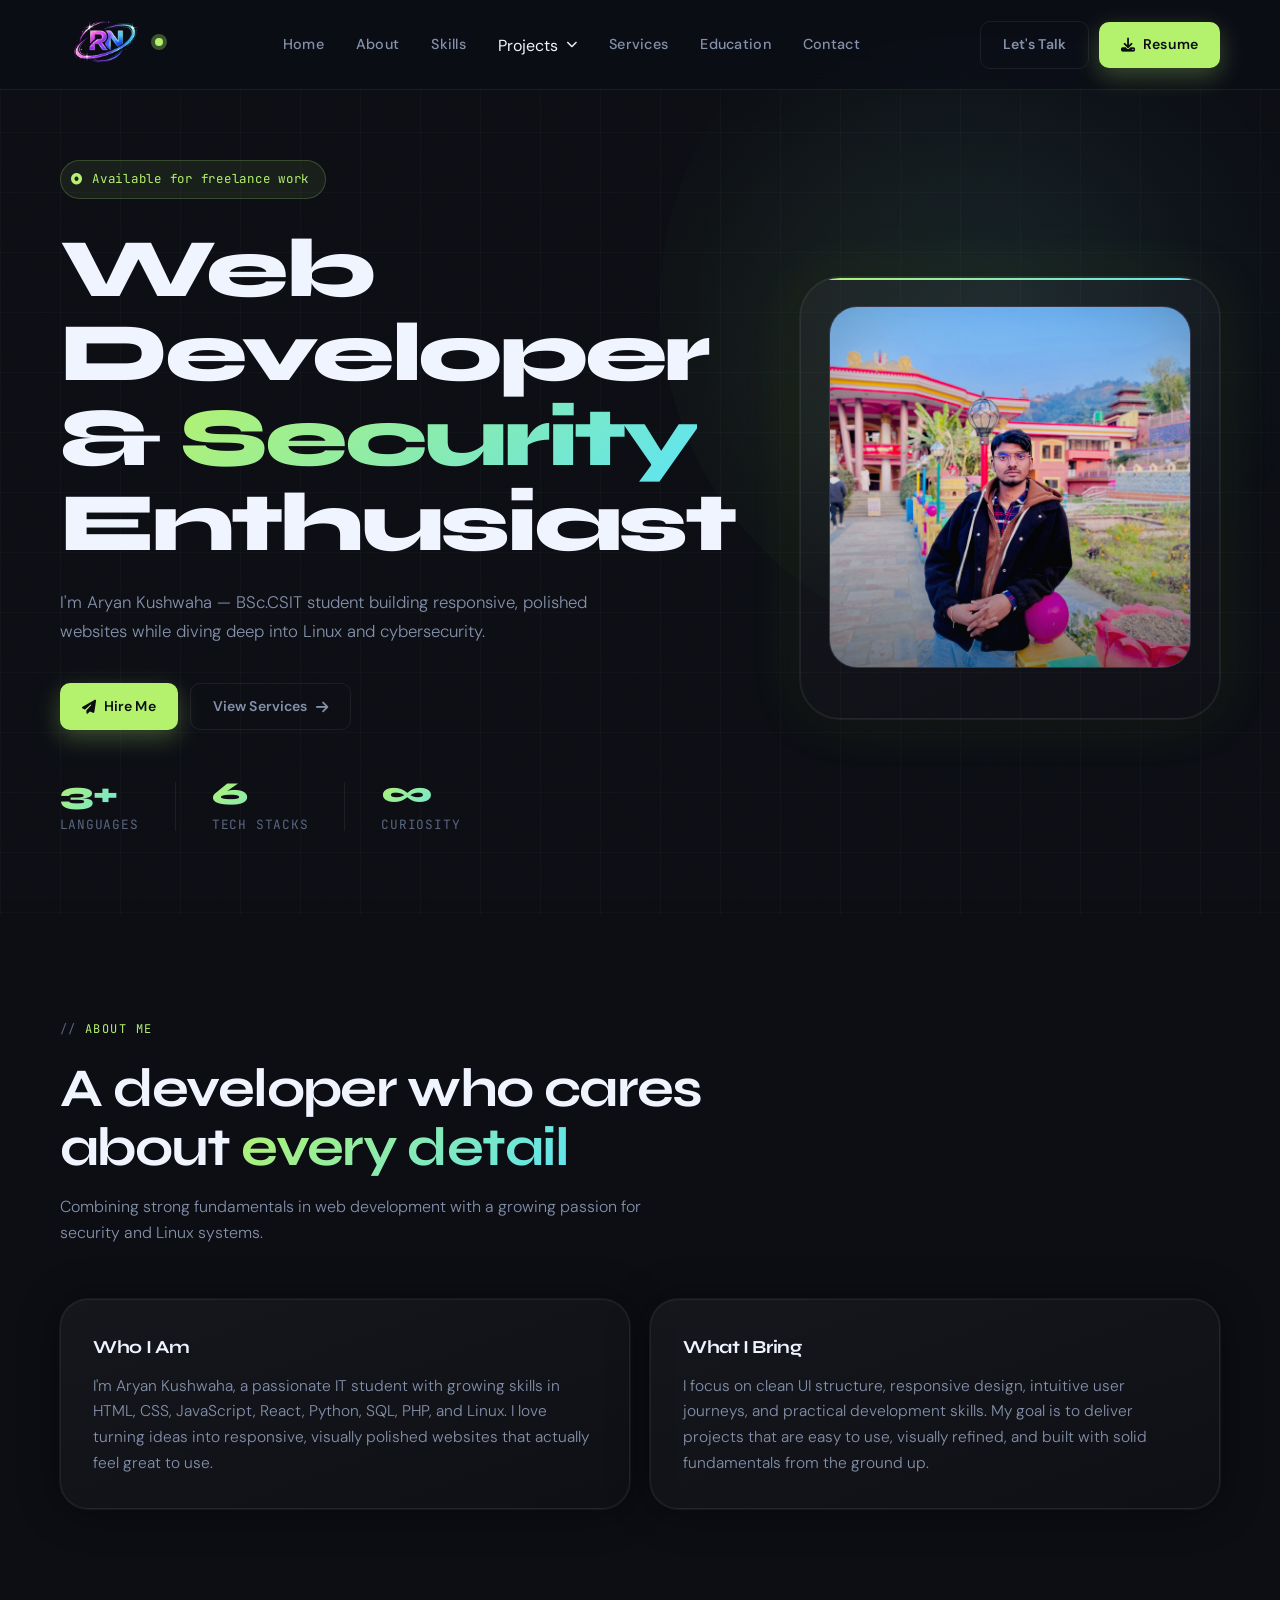
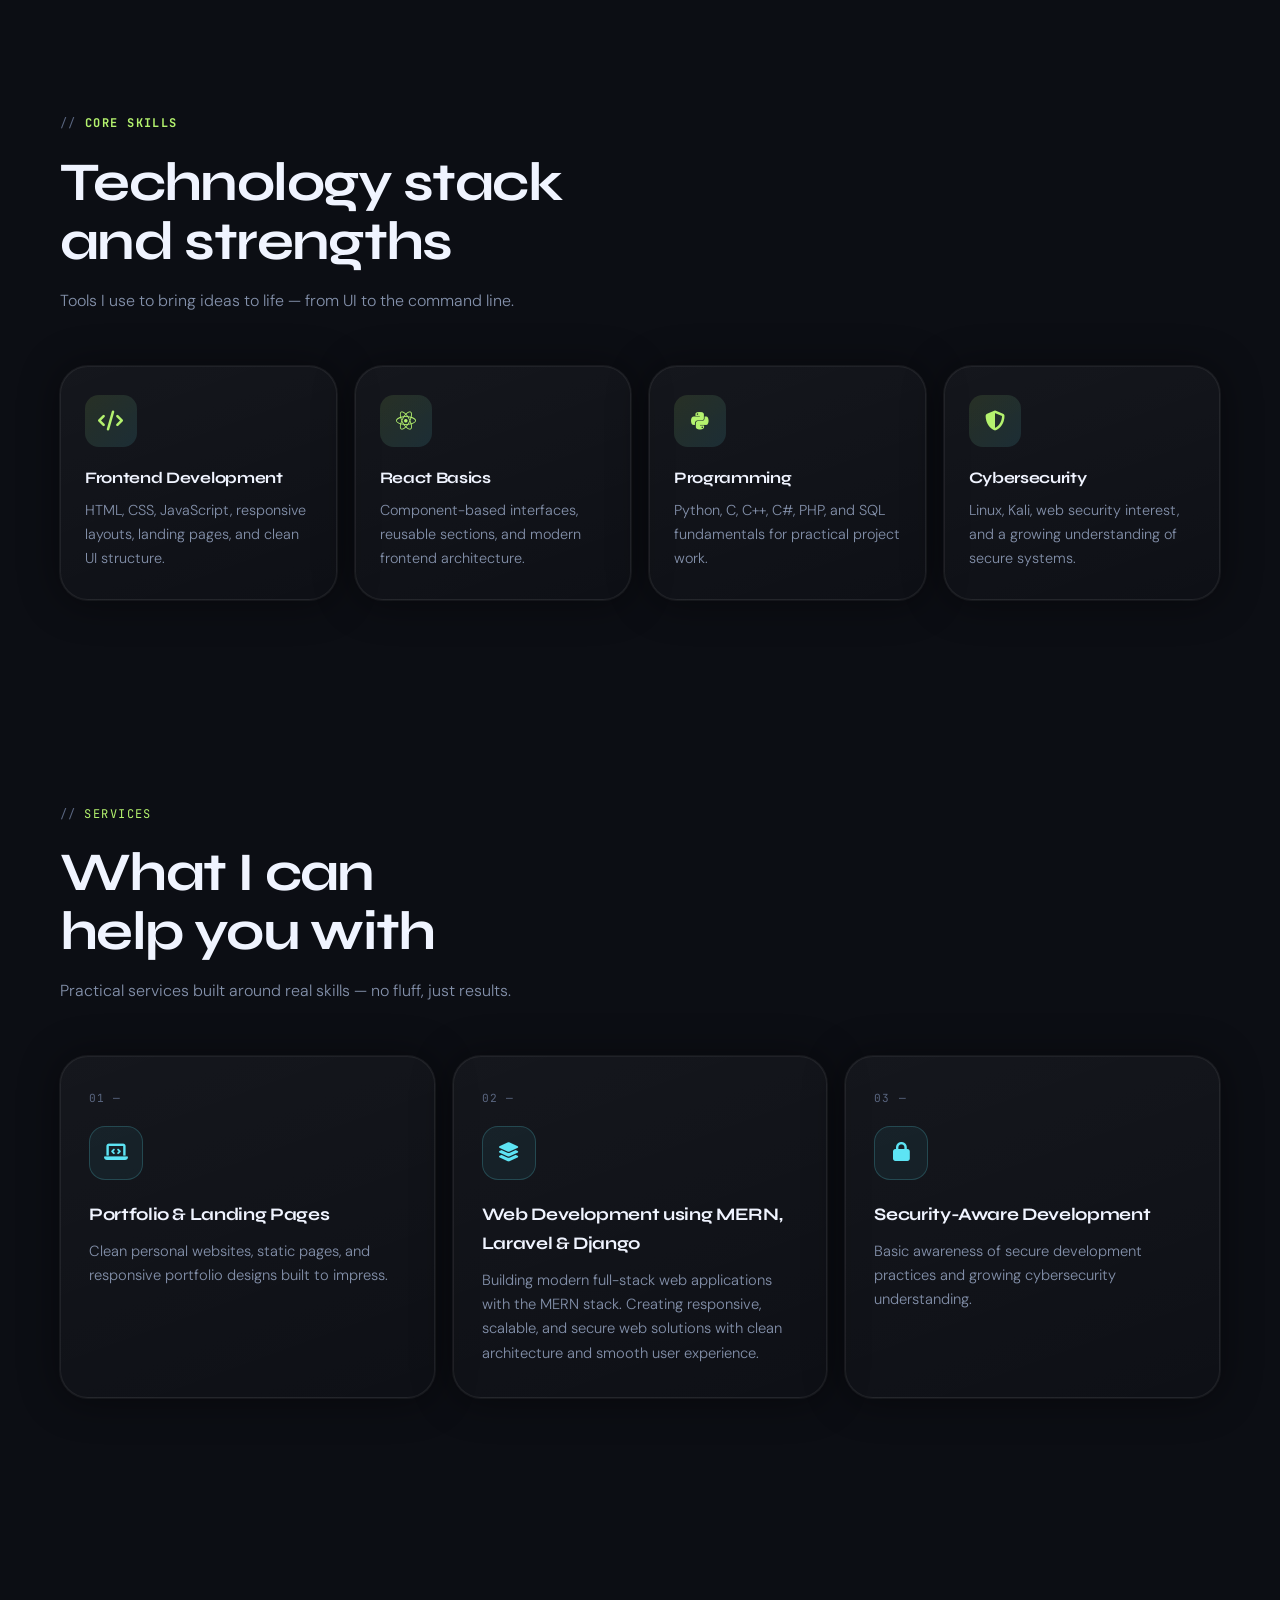
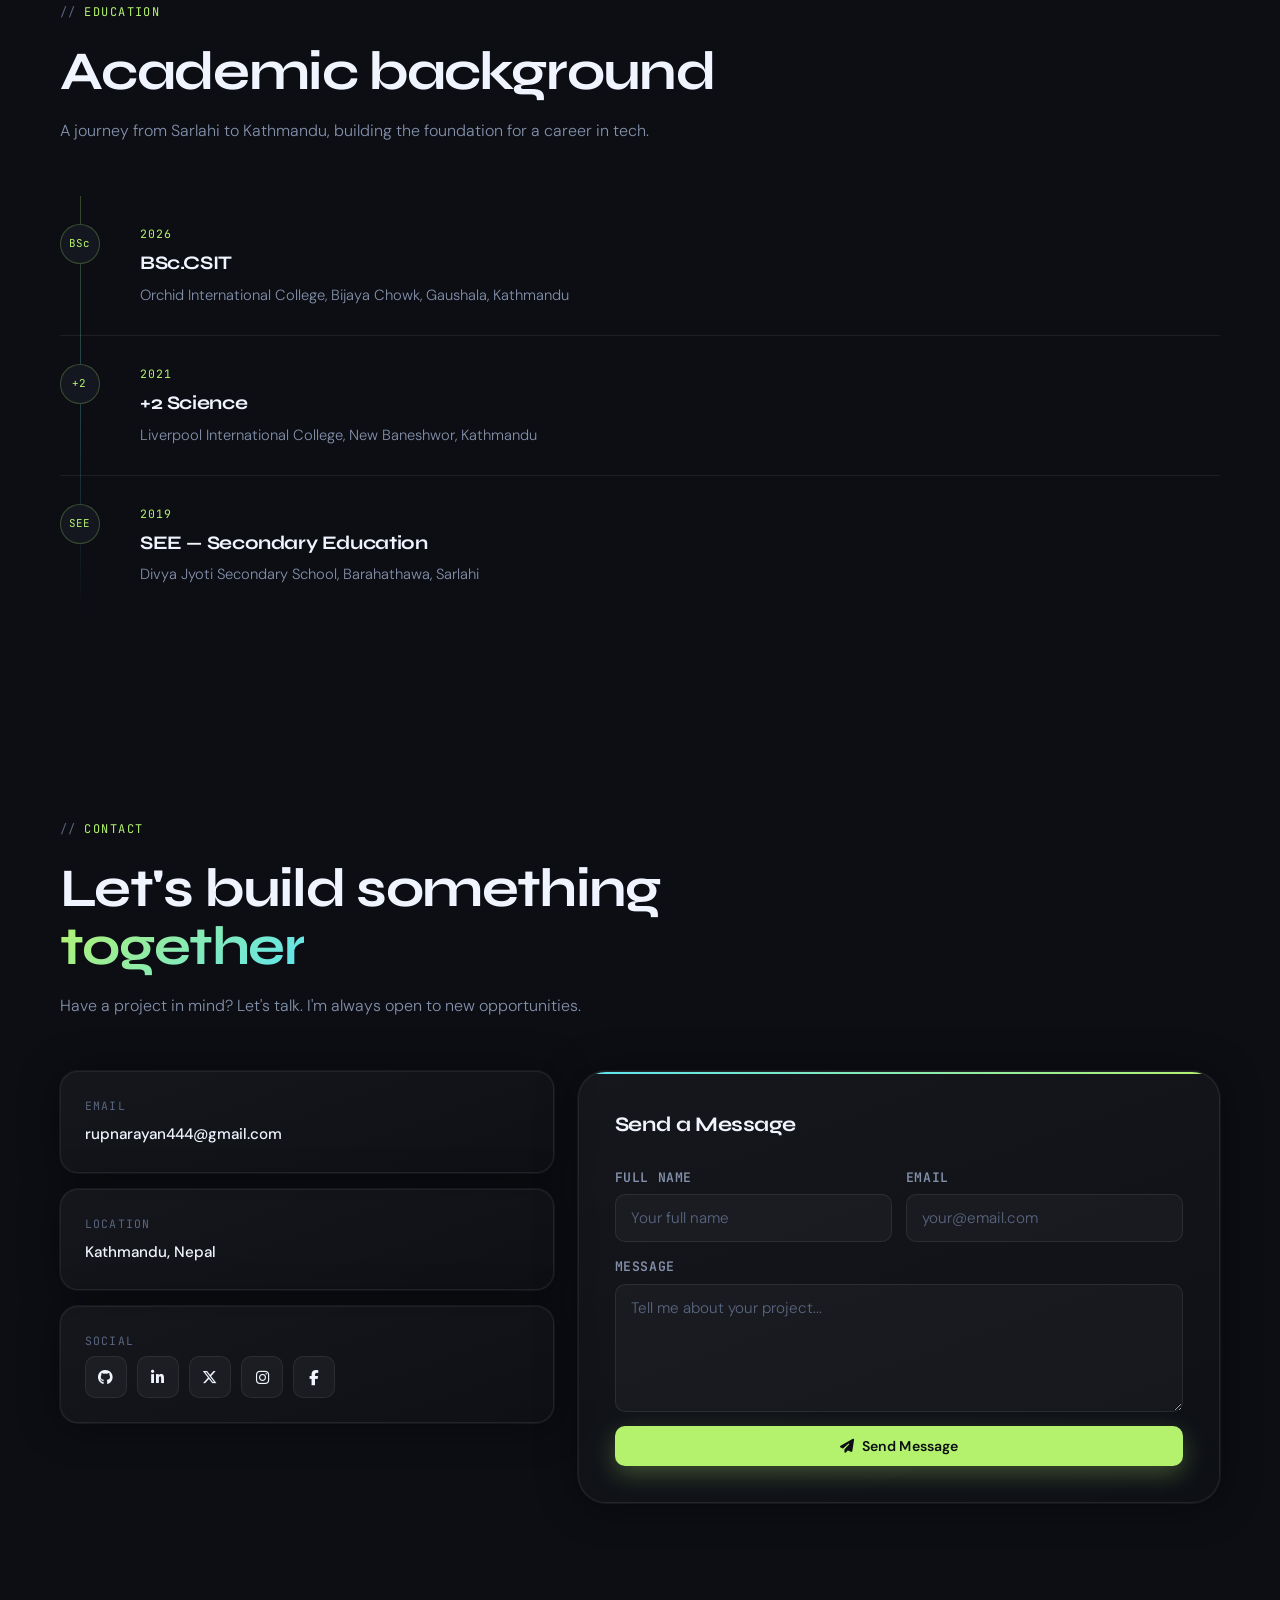
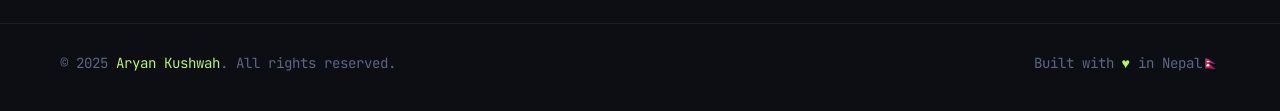
==== commit 545855ef: "update information" ====
--- a/index.html
+++ b/index.html
@@ -37,10 +37,6 @@
   </head>
 
   <body>
-    <!-- ============================
-         HEADER
-    ============================ -->
-
     <header class="site-header">
       <div class="container nav">
         <!-- Logo -->
@@ -73,9 +69,7 @@
 
           <a href="#skills">Skills</a>
 
-          <!-- ============================
-               PROJECTS DROPDOWN
-          ============================ -->
+          <!-- PROJECTS DROPDOWN -->
 
           <div class="nav-projects">
             <button
@@ -89,13 +83,11 @@
               <i class="fa-solid fa-chevron-down"></i>
             </button>
 
-            <!-- ============================
-                 PROJECTS DROPDOWN
-            ============================= -->
+            <!-- PROJECTS DROPDOWN -->
+
             <div class="projects-dropdown" id="projectsDropdown">
-              <!-- ============================
-                   SOLO DEVELOPED
-              ============================= -->
+              <!-- SOLO DEVELOPED -->
+
               <div class="project-category">
                 <div class="project-category-title">
                   <i class="fa-solid fa-user"></i>
@@ -114,7 +106,8 @@
                     <h4>Gyanodaya Bal Batika School</h4>
 
                     <p>
-                      Building knowledge, character and a brighter future for every student
+                      Building knowledge, character and a brighter future for
+                      every student
                     </p>
 
                     <div class="project-links">
@@ -131,9 +124,8 @@
                 </article>
               </div>
 
-              <!-- ============================
-                   CONTRIBUTOR
-              ============================= -->
+              <!-- CONTRIBUTOR -->
+
               <div class="project-category">
                 <div class="project-category-title">
                   <i class="fa-solid fa-users"></i>
@@ -152,7 +144,8 @@
                     <h4>Star Micro Insurance Co. Ltd.</h4>
 
                     <p>
-                      Responsive star Micro Insurance Co. Ltd. with a modern user interface.
+                      Responsive star Micro Insurance Co. Ltd. with a modern
+                      user interface.
                     </p>
 
                     <div class="project-links">
@@ -164,7 +157,6 @@
                         View Project
                         <i class="fa-solid fa-arrow-up-right-from-square"></i>
                       </a>
-
                     </div>
                   </div>
                 </article>
@@ -180,7 +172,10 @@
                   <div class="project-info">
                     <h4>Quiz Battleground</h4>
 
-                    <p>Test your knowledge, challenge your friends, and compete in real-time quiz battles</p>
+                    <p>
+                      Test your knowledge, challenge your friends, and compete
+                      in real-time quiz battles
+                    </p>
 
                     <div class="project-links">
                       <a
@@ -222,14 +217,8 @@
       </div>
     </header>
 
-    <!-- ============================
-         MAIN
-    ============================ -->
-
     <main>
-      <!-- ============================
-           HERO
-      ============================ -->
+      <!-- HERO -->
 
       <section class="hero" id="home">
         <div class="hero-glow"></div>
@@ -312,9 +301,7 @@
         </div>
       </section>
 
-      <!-- ============================
-           ABOUT
-      ============================ -->
+      <!-- ABOUT -->
 
       <section class="section" id="about">
         <div class="container">
@@ -359,9 +346,7 @@
         </div>
       </section>
 
-      <!-- ============================
-           SKILLS
-      ============================ -->
+      <!-- SKILLS -->
 
       <section class="section" id="skills">
         <div class="container">
@@ -443,9 +428,7 @@
         </div>
       </section>
 
-      <!-- ============================
-           SERVICES
-      ============================ -->
+      <!-- SERVICES -->
 
       <section class="section" id="services">
         <div class="container">
@@ -512,9 +495,7 @@
         </div>
       </section>
 
-      <!-- ============================
-           EDUCATION
-      ============================ -->
+      <!-- EDUCATION -->
 
       <section class="section" id="education">
         <div class="container">
@@ -570,9 +551,7 @@
         </div>
       </section>
 
-      <!-- ============================
-           CONTACT
-      ============================ -->
+      <!-- CONTACT -->
 
       <section class="section" id="contact">
         <div class="container">
@@ -686,7 +665,7 @@
                   value="New Portfolio Contact Message"
                 />
 
-                <input type="checkbox" name="botcheck" style="display: none" />
+                <input type="checkbox" name="botcheck" class="botcheck" />
 
                 <div class="form-row">
                   <div class="field">
@@ -728,113 +707,91 @@
 
                 <button
                   id="submitBtn"
-                  class="btn btn-primary"
+                  class="btn btn-primary submit-btn"
                   type="submit"
-                  style="width: 100%; justify-content: center"
                 >
                   <i class="fa-solid fa-paper-plane"></i>
-
                   Send Message
                 </button>
               </form>
 
               <!-- Rate Limit Message -->
 
-              <p
-                id="rateLimitMsg"
-                style="
-                  color: var(--coral);
-                  margin-top: 12px;
-                  font-size: 0.9rem;
-                  display: none;
-                "
-              ></p>
+              <p id="rateLimitMsg" class="form-message rate-limit-message"></p>
 
               <!-- Validation Message -->
 
-              <p
-                id="validationMsg"
-                style="
-                  color: var(--coral);
-                  margin-top: 8px;
-                  font-size: 0.9rem;
-                  display: none;
-                "
-              ></p>
+              <p id="validationMsg" class="form-message validation-message"></p>
             </article>
           </div>
         </div>
       </section>
     </main>
 
-    <!-- ============================
-         FOOTER
-    ============================ -->
+    <!-- FOOTER -->
 
     <footer class="site-footer">
       <div class="container footer-row">
         <p>
-          © 2026
-          <span>Aryan Kushwaha</span>. All rights reserved.
+          © 2025
+          <span>Aryan Kushwah</span>. All rights reserved.
         </p>
 
         <p>
           Built with
           <span>♥</span>
-          in Kathmandu, Nepal.
+          in Nepal<span>🇳🇵</span>
         </p>
       </div>
     </footer>
 
-    <!-- ============================
-         JAVASCRIPT
-    ============================ -->
-
     <script>
-      // ==============================
       // MOBILE NAVIGATION
-      // ==============================
 
       const menuBtn = document.getElementById("menuBtn");
       const navLinks = document.getElementById("navLinks");
 
       if (menuBtn && navLinks) {
-        menuBtn.addEventListener("click", () => {
-          navLinks.classList.toggle("open");
+        menuBtn.addEventListener("click", function (event) {
+          event.stopPropagation();
+
+          const isOpen = navLinks.classList.toggle("open");
+
+          // Hamburger active state
+          menuBtn.classList.toggle("active", isOpen);
+
+          // Accessibility
+          menuBtn.setAttribute("aria-expanded", isOpen ? "true" : "false");
         });
       }
 
-      // ==============================
       // PROJECTS DROPDOWN
-      // ==============================
 
       const projectsToggle = document.getElementById("projectsToggle");
       const projectsNav = document.querySelector(".nav-projects");
+      const projectsDropdown = document.getElementById("projectsDropdown");
 
       if (projectsToggle && projectsNav) {
-        // Open / close dropdown
+        // Open / close Projects
         projectsToggle.addEventListener("click", function (event) {
           event.stopPropagation();
 
           const isOpen = projectsNav.classList.toggle("open");
 
-          // Accessibility
           projectsToggle.setAttribute(
             "aria-expanded",
             isOpen ? "true" : "false"
           );
         });
 
-        // Prevent dropdown click from closing itself
-        const projectsDropdown = document.getElementById("projectsDropdown");
-
+        // Prevent dropdown from triggering outside click
         if (projectsDropdown) {
           projectsDropdown.addEventListener("click", function (event) {
             event.stopPropagation();
           });
         }
 
-        // Close when clicking outside
+        // Close Projects when clicking outside
         document.addEventListener("click", function (event) {
           if (!projectsNav.contains(event.target)) {
             projectsNav.classList.remove("open");
@@ -843,7 +800,7 @@
           }
         });
 
-        // Close when clicking a project link
+        // Close Projects after clicking a project
         document
           .querySelectorAll(".projects-dropdown a")
           .forEach(function (link) {
@@ -855,21 +812,55 @@
           });
       }
 
-      // ==============================
       // CLOSE MOBILE MENU
-      // ==============================
 
       document.querySelectorAll(".nav-links > a").forEach(function (link) {
         link.addEventListener("click", function () {
           if (navLinks) {
             navLinks.classList.remove("open");
           }
+
+          if (menuBtn) {
+            menuBtn.classList.remove("active");
+
+            menuBtn.setAttribute("aria-expanded", "false");
+          }
         });
       });
 
-      // ==============================
+      // CLOSE MOBILE MENU
+      // WHEN CLICKING OUTSIDE NAVBAR
+
+      document.addEventListener("click", function (event) {
+        const nav = document.querySelector(".site-header");
+
+        if (!nav || !navLinks || !menuBtn) return;
+
+        // Only do this if mobile menu is open
+        if (!navLinks.classList.contains("open")) {
+          return;
+        }
+
+        // Click outside the entire navbar
+        if (!nav.contains(event.target)) {
+          navLinks.classList.remove("open");
+
+          menuBtn.classList.remove("active");
+
+          menuBtn.setAttribute("aria-expanded", "false");
+
+          // Also close Projects
+          if (projectsNav) {
+            projectsNav.classList.remove("open");
+          }
+
+          if (projectsToggle) {
+            projectsToggle.setAttribute("aria-expanded", "false");
+          }
+        }
+      });
+
       // SCROLL ANIMATIONS
-      // ==============================
 
       const observer = new IntersectionObserver(
         (entries) => {
--- a/styles.css
+++ b/styles.css
@@ -1,6 +1,3 @@
-/* ============================
-   DESIGN TOKENS
-============================ */
 :root {
   --ink: #0c0e14;
   --ink-soft: #14171f;
@@ -40,9 +37,7 @@
   --ease: cubic-bezier(0.23, 1, 0.32, 1);
 }
 
-/* ============================
-   RESET & BASE
-============================ */
+/* RESET & BASE */
 *,
 *::before,
 *::after {
@@ -61,6 +56,7 @@
   color: var(--snow);
   line-height: 1.65;
   overflow-x: hidden;
+  padding-top: 72px;
 }
 
 /* Subtle noise texture overlay */
@@ -90,9 +86,8 @@
   z-index: 1;
 }
 
-/* ============================
-   UTILITY
-============================ */
+/* UTILITY */
+
 .section {
   padding: 100px 0;
 }
@@ -137,30 +132,48 @@
   background-clip: text;
 }
 
-/* ============================
-   HEADER / NAV
-============================ */
+/* HEADER / NAV */
+
 .site-header {
-  position: sticky;
+  position: fixed;
   top: 0;
-  z-index: 100;
+  left: 0;
+  width: 100%;
+  z-index: 1000;
   padding: 0;
 }
+
+.site-header {
+  position: fixed;
+  top: 0;
+  left: 0;
+  width: 100%;
+  min-height: 72px;
+  z-index: 1000;
+  padding: 0;
+}
+
 .site-header::before {
   content: "";
   position: absolute;
   inset: 0;
+
+  background: rgba(12, 14, 20, 0.7);
+
   backdrop-filter: blur(20px) saturate(180%);
-  background: rgba(12, 14, 20, 0.7);
+  -webkit-backdrop-filter: blur(20px) saturate(180%);
+
   border-bottom: 1px solid var(--rim);
 }
 
 .nav {
   position: relative;
+  min-height: 72px;
+
   display: flex;
   align-items: center;
   justify-content: space-between;
-  min-height: 72px;
+
   gap: 16px;
 }
 
@@ -293,9 +306,6 @@
   justify-content: center;
 }
 
-/* ============================
-   HERO
-============================ */
 .hero {
   padding: 88px 0 80px;
   position: relative;
@@ -490,9 +500,8 @@
   font-size: 0.9rem;
 }
 
-/* ============================
-   ABOUT
-============================ */
+/* ABOUT */
+
 .about-grid {
   display: grid;
   grid-template-columns: 1fr 1fr;
@@ -524,9 +533,8 @@
   font-size: 0.97rem;
 }
 
-/* ============================
-   SKILLS
-============================ */
+/* SKILLS */
+
 .skills-grid {
   display: grid;
   grid-template-columns: repeat(4, 1fr);
@@ -603,9 +611,8 @@
   font-weight: 300;
 }
 
-/* ============================
-   SERVICES
-============================ */
+/* SERVICES */
+
 .services-grid {
   display: grid;
   grid-template-columns: repeat(3, 1fr);
@@ -666,9 +673,8 @@
   font-weight: 300;
 }
 
-/* ============================
-   EDUCATION
-============================ */
+/* EDUCATION */
+
 .education-list {
   display: grid;
   gap: 0;
@@ -737,9 +743,6 @@
   font-weight: 300;
 }
 
-/* ============================
-   CONTACT
-============================ */
 .contact-grid {
   display: grid;
   grid-template-columns: 1fr 1.3fr;
@@ -811,6 +814,33 @@
 }
 
 /* Contact Form */
+
+.botcheck {
+  display: none;
+}
+
+/* Submit button */
+.submit-btn {
+  width: 100%;
+  justify-content: center;
+}
+
+/* Form messages */
+.form-message {
+  margin-top: 12px;
+  font-size: 0.9rem;
+  display: none;
+}
+
+.rate-limit-message,
+.validation-message {
+  color: var(--coral);
+}
+
+.validation-message {
+  margin-top: 8px;
+}
+
 .form-card {
   padding: 36px;
   border-radius: var(--r-lg);
@@ -884,9 +914,8 @@
   box-shadow: 0 0 0 3px rgba(180, 242, 110, 0.08);
 }
 
-/* ============================
-   FOOTER
-============================ */
+/* FOOTER */
+
 .site-footer {
   padding: 28px 0 36px;
   border-top: 1px solid var(--rim);
@@ -908,9 +937,8 @@
   color: var(--lime);
 }
 
-/* ============================
-   ENTRANCE ANIMATIONS
-============================ */
+/* ENTRANCE ANIMATIONS */
+
 @keyframes fadeUp {
   from {
     opacity: 0;
@@ -978,9 +1006,8 @@
   animation: fadeIn 0.9s var(--ease) 0.5s forwards;
 }
 
-/* ============================
-   RESPONSIVE
-============================ */
+/* RESPONSIVE */
+
 @media (max-width: 1024px) {
   .skills-grid {
     grid-template-columns: 1fr 1fr;
@@ -996,7 +1023,7 @@
   }
 }
 
-@media (max-width: 768px) {
+@media (max-width: 925px) {
   .nav-links {
     display: none;
   }
@@ -1048,10 +1075,7 @@
   }
 }
 
-```css
-/* =========================================
-   PROJECTS NAVIGATION
-========================================= */
+/* PROJECTS NAVIGATION */
 
 .nav-projects {
   position: relative;
@@ -1091,9 +1115,7 @@
   transform: rotate(180deg);
 }
 
-/* =========================================
-   DROPDOWN
-========================================= */
+/* DROPDOWN */
 
 .projects-dropdown {
   position: absolute;
@@ -1140,9 +1162,7 @@
   transform: translateX(-50%) translateY(0);
 }
 
-/* =========================================
-   PROJECT CATEGORY
-========================================= */
+/* PROJECT CATEGORY */
 
 .project-category {
   margin-bottom: 18px;
@@ -1180,9 +1200,7 @@
   font-size: 0.75rem;
 }
 
-/* =========================================
-   PROJECT ITEM
-========================================= */
+/* PROJECT ITEM */
 
 .project-item {
   display: flex;
@@ -1214,27 +1232,18 @@
   background: rgba(0, 0, 0, 0.055);
 }
 
-/* =========================================
-   PROJECT IMAGE
-========================================= */
+/* PROJECT IMAGE */
 
 .project-item > img {
   width: 105px;
-
   height: 78px;
-
   flex-shrink: 0;
-
   object-fit: cover;
-
   border-radius: 9px;
-
   display: block;
 }
 
-/* =========================================
-   PROJECT INFORMATION
-========================================= */
+/* PROJECT INFORMATION */
 
 .project-info {
   min-width: 0;
@@ -1260,9 +1269,7 @@
   opacity: 0.65;
 }
 
-/* =========================================
-   PROJECT LINKS
-========================================= */
+/* PROJECT LINKS */
 
 .project-links {
   display: flex;
@@ -1310,57 +1317,72 @@
   font-size: 0.85rem;
 }
 
-/* =========================================
-   MOBILE
-========================================= */
-
-@media (max-width: 768px) {
+/* MOBILE PROJECTS DROPDOWN — POPUP */
+
+@media (max-width: 925px) {
+  /* Projects wrapper */
+  .nav-projects {
+    position: static;
+  }
+
+  /* Projects popup */
   .projects-dropdown {
-    position: absolute;
-
-    top: calc(100% + 10px);
-
-    left: 0;
-
-    transform: translateY(-10px);
-
-    width: min(390px, calc(100vw - 40px));
-
+    position: fixed;
+    top: 50%;
+    left: 50%;
+
+    width: min(90vw, 360px);
     max-height: 70vh;
-  }
-
-  .nav-projects.open .projects-dropdown {
-    transform: translateY(0);
-  }
-
-  .project-item {
-    gap: 10px;
-  }
-
-  .project-item > img {
-    width: 90px;
-    height: 68px;
-  }
-}
-
-/* =========================================
-   SMALL MOBILE
-========================================= */
-
-@media (max-width: 480px) {
-  .projects-dropdown {
-    width: calc(100vw - 30px);
+    overflow-y: auto;
+
+    transform: translate(-50%, -50%) scale(0.95);
+
+    background: rgba(15, 18, 25, 0.98);
+    border: 1px solid var(--rim);
+    border-radius: 16px;
 
     padding: 12px;
-  }
-
-  .project-item {
-    flex-direction: column;
-  }
-
-  .project-item > img {
+
+    box-shadow: 0 20px 60px rgba(0, 0, 0, 0.55),
+      0 0 30px rgba(198, 255, 0, 0.08);
+
+    z-index: 2000;
+
+    opacity: 0;
+    visibility: hidden;
+    pointer-events: none;
+
+    transition: opacity 0.2s ease, transform 0.2s ease, visibility 0.2s ease;
+  }
+
+  /* When Projects is opened */
+  .nav-projects.open .projects-dropdown,
+  .nav-projects.active .projects-dropdown,
+  .projects-dropdown.show {
+    opacity: 1;
+    visibility: visible;
+    pointer-events: auto;
+
+    transform: translate(-50%, -50%) scale(1);
+  }
+
+  /* Project items */
+  .projects-dropdown .project-item {
+    display: block;
     width: 100%;
 
-    height: 130px;
-  }
-}
+    padding: 14px 16px;
+    margin-bottom: 6px;
+
+    border-radius: 10px;
+  }
+
+  .projects-dropdown .project-item:last-child {
+    margin-bottom: 0;
+  }
+
+  /* Hover / touch */
+  .projects-dropdown .project-item:hover {
+    background: rgba(198, 255, 0, 0.08);
+  }
+}
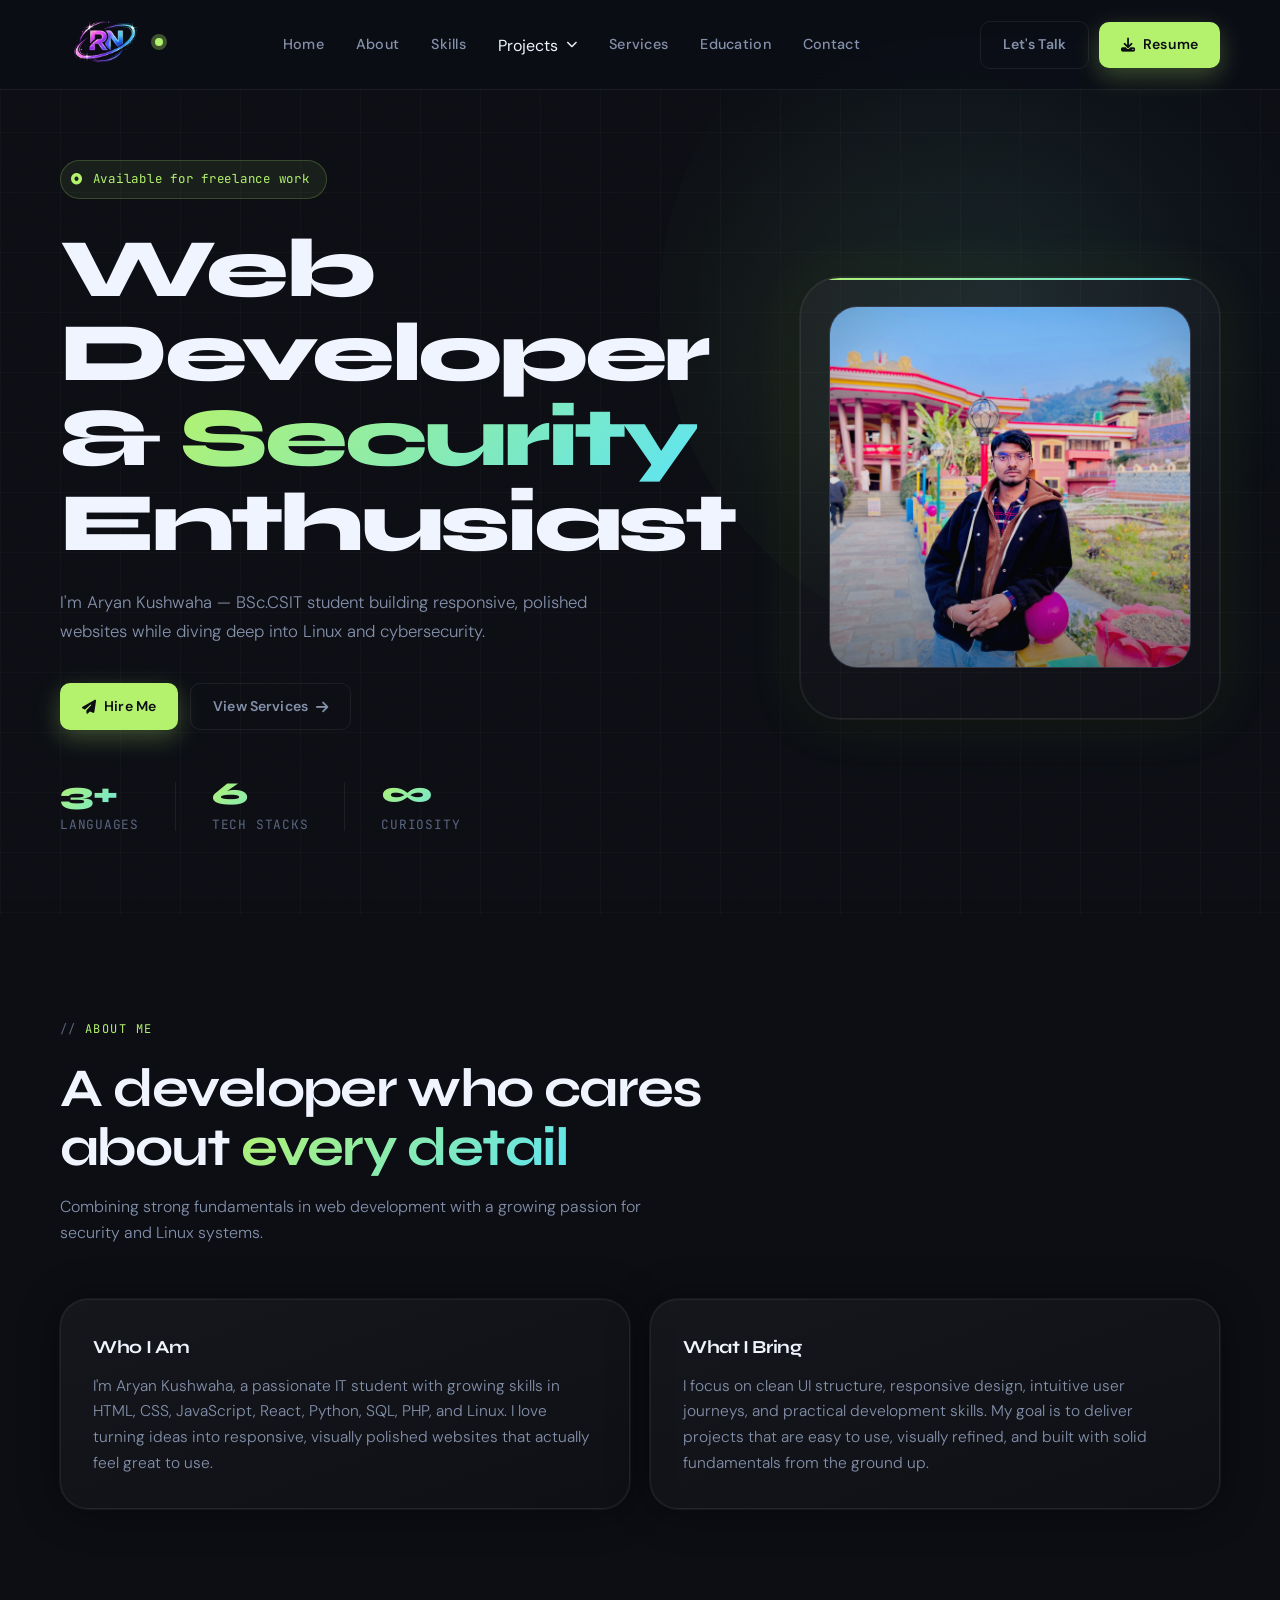
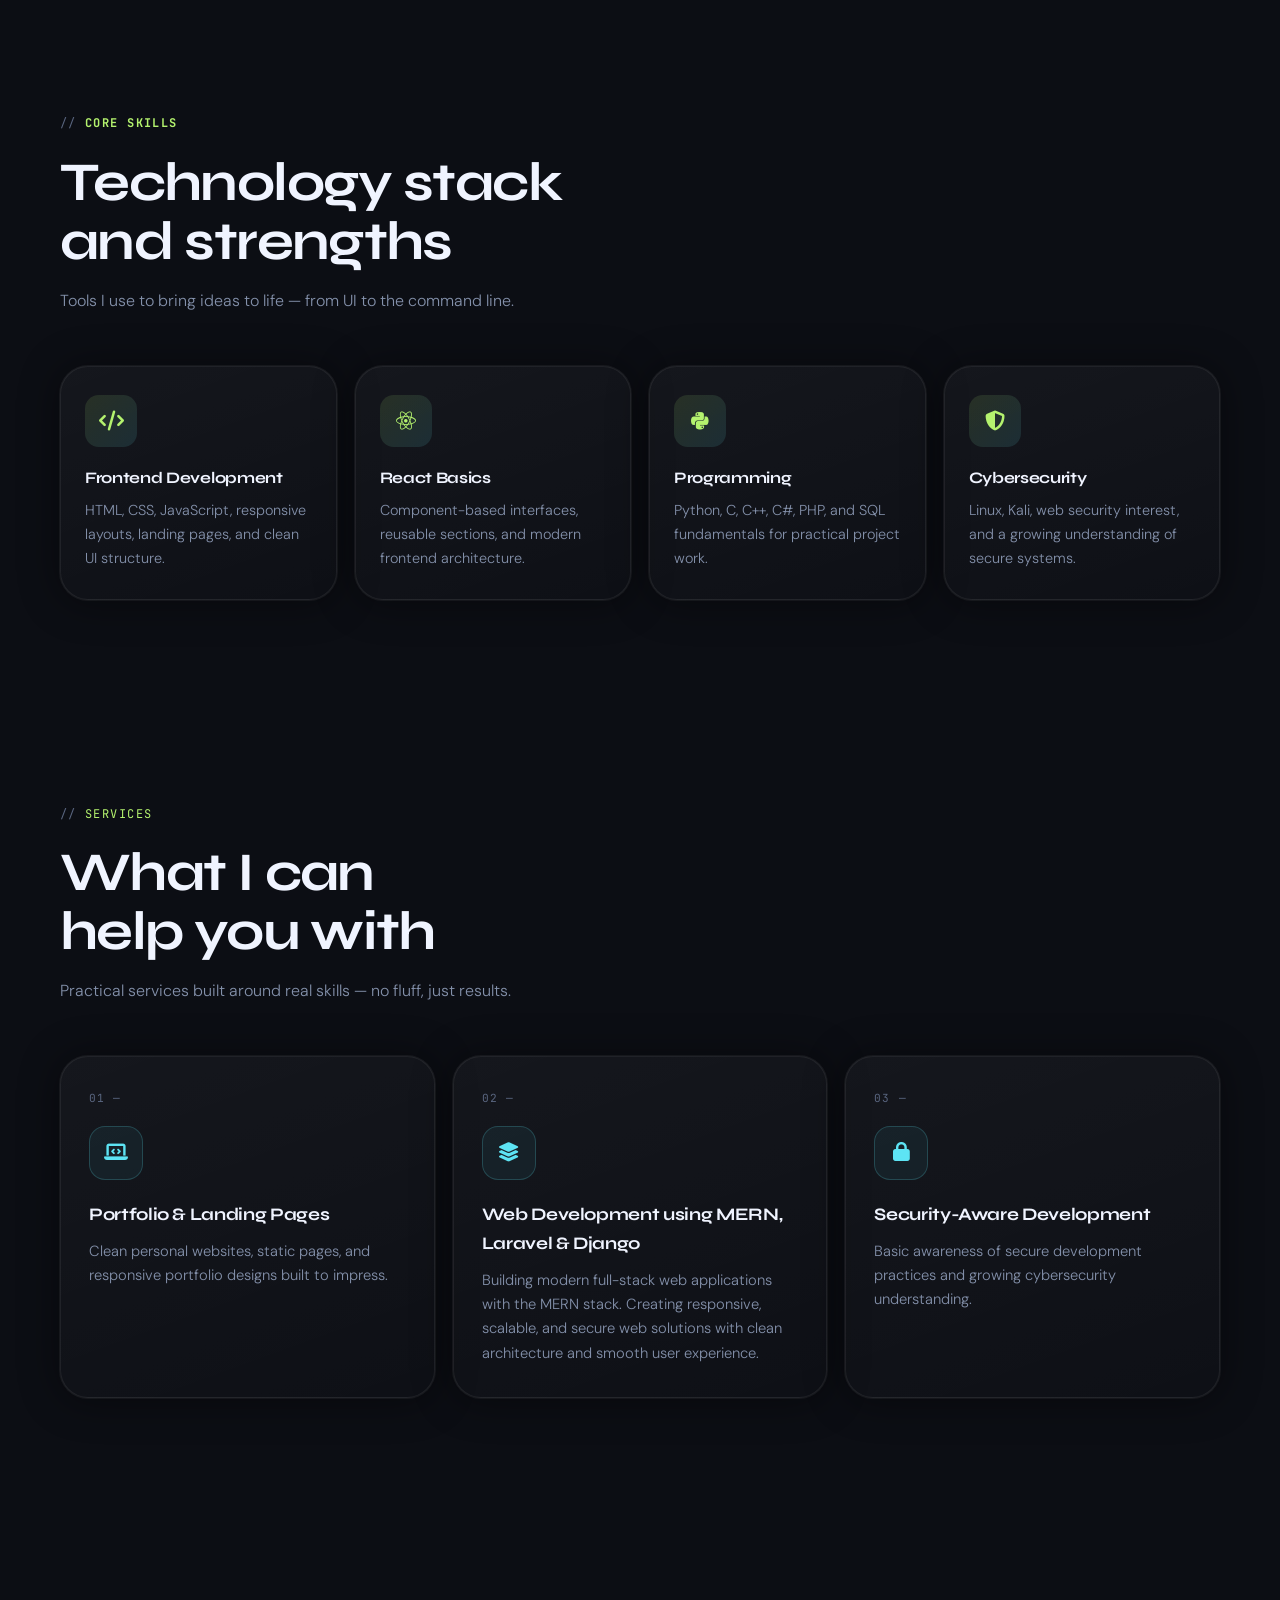
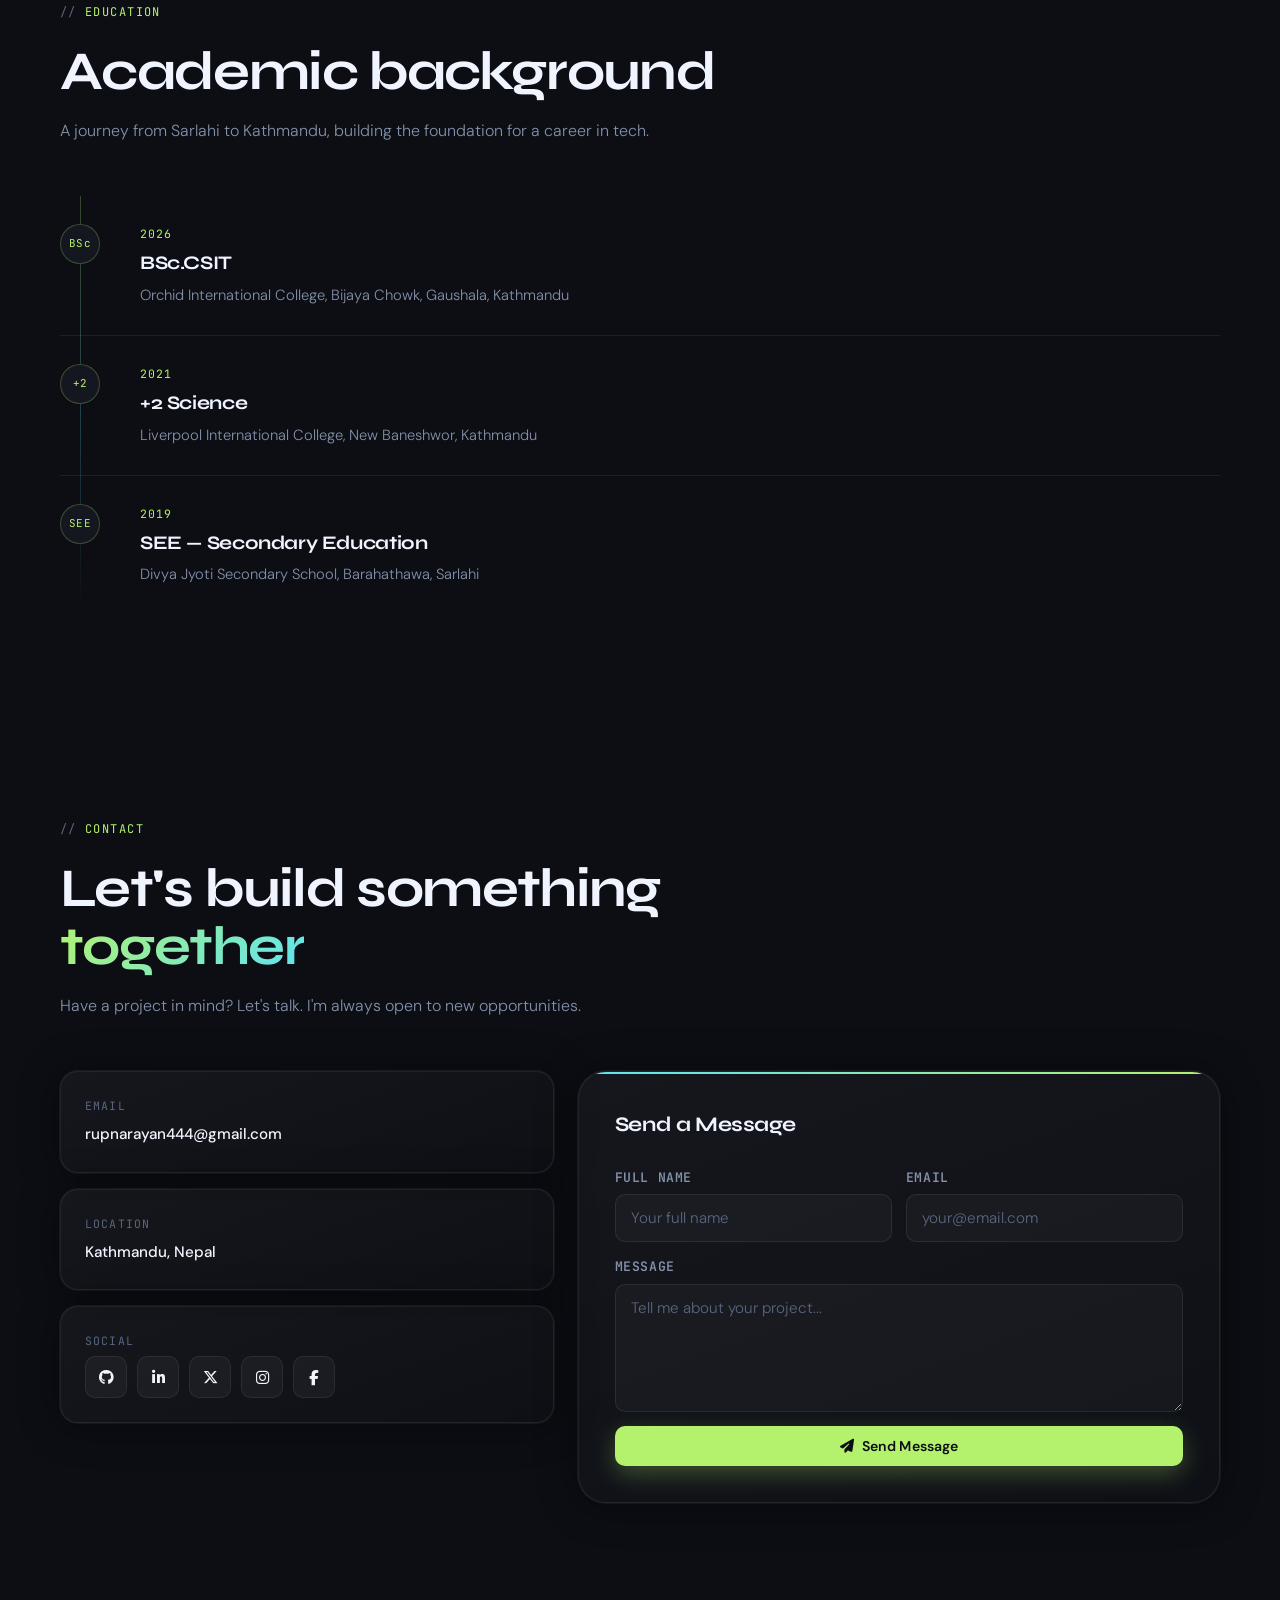
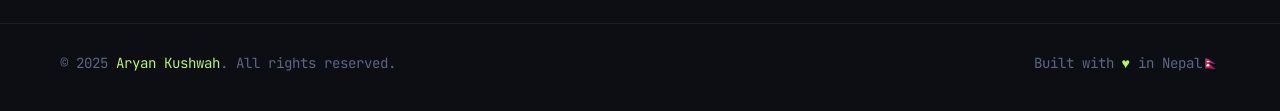
==== commit 2d7b39e7: "Add: House Permit Portal" ====
--- a/index.html
+++ b/index.html
@@ -95,6 +95,35 @@
                 </div>
 
                 <!-- PROJECT 1 -->
+                <article class="project-item">
+                  <img
+                    src="./images/HousePermitPortal.png"
+                    alt="House Permit Portal Dashboard"
+                    loading="lazy"
+                  />
+
+                  <div class="project-info">
+                    <h4>House Permit Portal</h4>
+
+                    <p>
+                      Your trusted online solution for applying, tracking, and
+                      managing house permits
+                    </p>
+
+                    <div class="project-links">
+                      <a
+                        href="https://house-permit-portal.onrender.com/"
+                        target="_blank"
+                        rel="noopener noreferrer"
+                      >
+                        View Project
+                        <i class="fa-solid fa-arrow-up-right-from-square"></i>
+                      </a>
+                    </div>
+                  </div>
+                </article>
+
+                <!-- PROJECT 2 -->
                 <article class="project-item">
                   <img
                     src="./images/Gyanodaya Bal Batika School.png"
